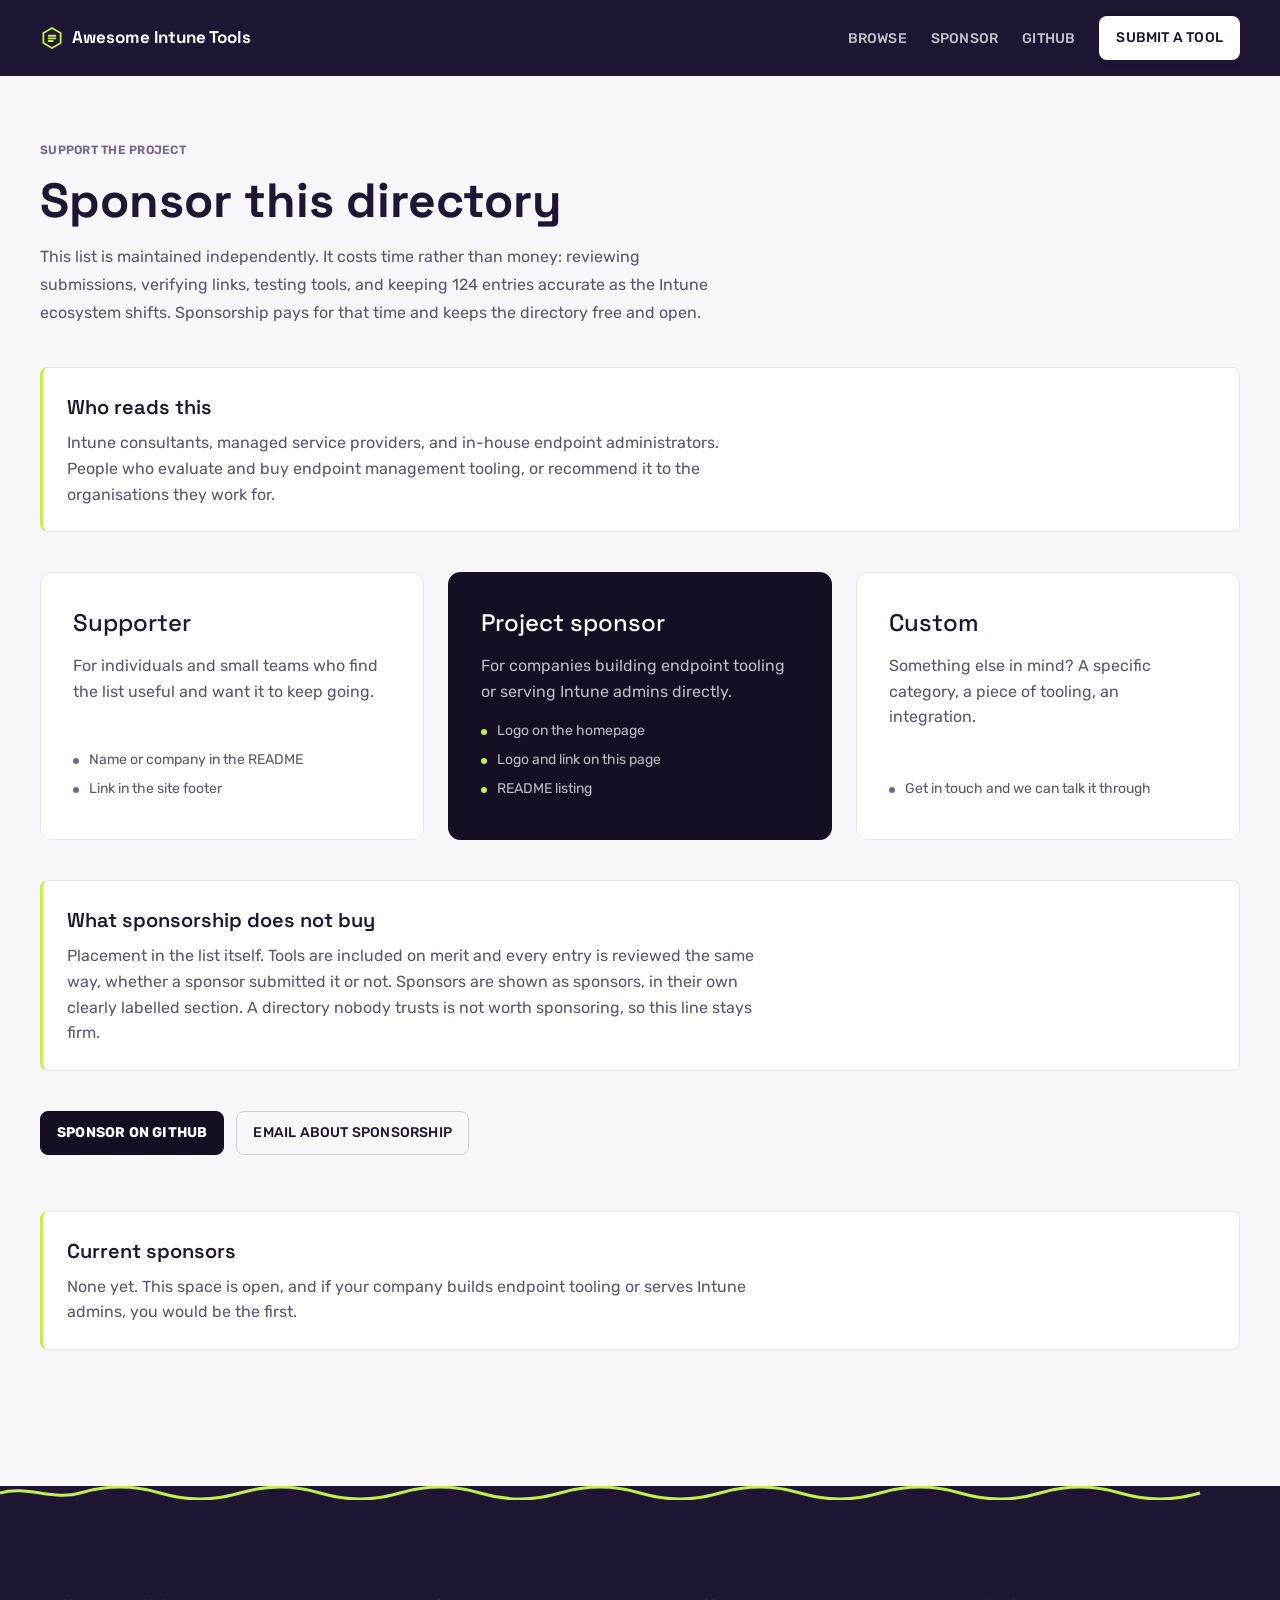
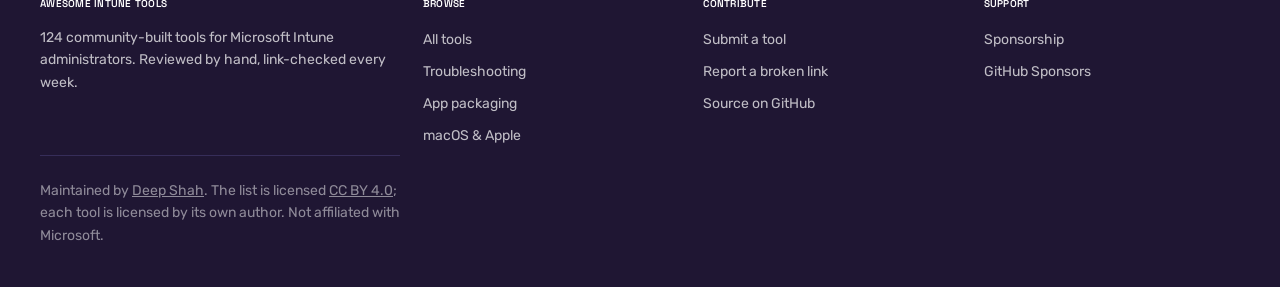
==== docs/sponsor.html @ b5ac6e21 "Rebuild site and README from tools.json" ====
<!DOCTYPE html>
<html lang="en">
<head>
<meta charset="utf-8">
<meta name="viewport" content="width=device-width, initial-scale=1">
<title>Sponsorship — Awesome Intune Tools</title>
<meta name="description" content="Support an independent, vendor-neutral directory of Microsoft Intune tools used by consultants, MSPs and in-house endpoint teams.">
<link rel="canonical" href="https://deepshah0308.github.io/awesome-intunetools/sponsor.html">
<meta name="robots" content="index, follow, max-image-preview:large, max-snippet:-1">
<meta name="author" content="Deep Shah">
<meta property="og:type" content="website">
<meta property="og:site_name" content="Awesome Intune Tools">
<meta property="og:title" content="Sponsorship — Awesome Intune Tools">
<meta property="og:description" content="Support an independent, vendor-neutral directory of Microsoft Intune tools used by consultants, MSPs and in-house endpoint teams.">
<meta property="og:url" content="https://deepshah0308.github.io/awesome-intunetools/sponsor.html">
<meta property="og:image" content="https://deepshah0308.github.io/awesome-intunetools/og-image.svg">
<meta name="twitter:card" content="summary_large_image">
<meta name="twitter:title" content="Sponsorship — Awesome Intune Tools">
<meta name="twitter:description" content="Support an independent, vendor-neutral directory of Microsoft Intune tools used by consultants, MSPs and in-house endpoint teams.">
<meta name="twitter:image" content="https://deepshah0308.github.io/awesome-intunetools/og-image.svg">
<meta name="theme-color" content="#1F1633">
<link rel="icon" href="favicon.svg" type="image/svg+xml">
<link rel="preconnect" href="https://fonts.googleapis.com">
<link rel="preconnect" href="https://fonts.gstatic.com" crossorigin>
<link href="https://fonts.googleapis.com/css2?family=Rubik:wght@400;500;600;700&family=Space+Grotesk:wght@500;600;700&display=swap" rel="stylesheet">
<link rel="stylesheet" href="style.css">

</head>
<body>
<header class="top">
  <div class="wrap top-in">
    <a class="mark" href="index.html"><svg viewBox="0 0 32 32" fill="none" aria-hidden="true" focusable="false"><path d="M16 2.6 27.5 9.3v13.4L16 29.4 4.5 22.7V9.3z" stroke="currentColor" stroke-width="2.4" stroke-linejoin="round"/><path d="M11.5 13h9M11.5 16.5h9M11.5 20h5.5" stroke="currentColor" stroke-width="2.4" stroke-linecap="round"/></svg><span>Awesome Intune Tools</span></a>
    <nav class="top-links" aria-label="Main">
      <a href="index.html#directory">Browse</a>
      <a href="sponsor.html">Sponsor</a>
      <a href="https://github.com/Deepshah0308/awesome-intunetools" rel="noopener">GitHub</a>
      <a href="submit.html" class="btn btn-inverted">Submit a tool</a>
    </nav>
  </div>
</header>
<main class="page">
  <div class="wrap">
    <div class="page-head">
      <p class="eyebrow">Support the project</p>
      <h1>Sponsor this directory</h1>
      <p class="intro">This list is maintained independently. It costs time rather than money: reviewing
      submissions, verifying links, testing tools, and keeping 124 entries accurate as the Intune
      ecosystem shifts. Sponsorship pays for that time and keeps the directory free and open.</p>
    </div>

    <div class="callout">
      <h2>Who reads this</h2>
      <p>Intune consultants, managed service providers, and in-house endpoint administrators. People who
      evaluate and buy endpoint management tooling, or recommend it to the organisations they work for.</p>
    </div>

    <div class="tiers">
      <div class="tier">
        <h3>Supporter</h3>
        <p>For individuals and small teams who find the list useful and want it to keep going.</p>
        <ul>
          <li>Name or company in the README</li>
          <li>Link in the site footer</li>
        </ul>
      </div>
      <div class="tier tier-featured">
        <h3>Project sponsor</h3>
        <p>For companies building endpoint tooling or serving Intune admins directly.</p>
        <ul>
          <li>Logo on the homepage</li>
          <li>Logo and link on this page</li>
          <li>README listing</li>
        </ul>
      </div>
      <div class="tier">
        <h3>Custom</h3>
        <p>Something else in mind? A specific category, a piece of tooling, an integration.</p>
        <ul>
          <li>Get in touch and we can talk it through</li>
        </ul>
      </div>
    </div>

    <div class="callout">
      <h2>What sponsorship does not buy</h2>
      <p>Placement in the list itself. Tools are included on merit and every entry is reviewed the same
      way, whether a sponsor submitted it or not. Sponsors are shown as sponsors, in their own clearly
      labelled section. A directory nobody trusts is not worth sponsoring, so this line stays firm.</p>
    </div>

    <div class="band-actions" style="margin-top:40px">
      <a class="btn btn-primary" href="https://github.com/sponsors/Deepshah0308" rel="noopener">Sponsor on GitHub</a>
      <a class="btn btn-outline" href="mailto:Deep030899@gmail.com?subject=Sponsoring%20Awesome%20Intune%20Tools">Email about sponsorship</a>
    </div>

    <div class="callout" style="margin-top:56px">
      <h2>Current sponsors</h2>
      <p>None yet. This space is open, and if your company builds endpoint tooling or serves Intune
      admins, you would be the first.</p>
    </div>
  </div>
</main>
<div class="squiggle"><svg viewBox="0 0 1200 14" preserveAspectRatio="none" aria-hidden="true"><path d="M0 7c25-8 50 8 75 0s50-8 75 0 50 8 75 0 50-8 75 0 50 8 75 0 50-8 75 0 50 8 75 0 50-8 75 0 50 8 75 0 50-8 75 0 50 8 75 0 50-8 75 0 50 8 75 0 50-8 75 0 50 8 75 0" stroke="currentColor" stroke-width="3" fill="none"/></svg></div>
<footer class="foot">
  <div class="wrap">
    <div class="foot-grid">
      <div>
        <h3>Awesome Intune Tools</h3>
        <p>124 community-built tools for Microsoft Intune administrators. Reviewed by hand, link-checked every week.</p>
      </div>
      <div>
        <h3>Browse</h3>
        <ul>
          <li><a href="index.html#directory">All tools</a></li>
          <li><a href="index.html#troubleshooting">Troubleshooting</a></li>
          <li><a href="index.html#packaging">App packaging</a></li>
          <li><a href="index.html#apple">macOS &amp; Apple</a></li>
        </ul>
      </div>
      <div>
        <h3>Contribute</h3>
        <ul>
          <li><a href="submit.html">Submit a tool</a></li>
          <li><a href="https://github.com/Deepshah0308/awesome-intunetools/issues" rel="noopener">Report a broken link</a></li>
          <li><a href="https://github.com/Deepshah0308/awesome-intunetools" rel="noopener">Source on GitHub</a></li>
        </ul>
      </div>
      <div>
        <h3>Support</h3>
        <ul>
          <li><a href="sponsor.html">Sponsorship</a></li>
          <li><a href="https://github.com/sponsors/Deepshah0308" rel="noopener">GitHub Sponsors</a></li>
        </ul>
      </div>
    </div>
    <p class="foot-base">Maintained by <a href="https://github.com/Deepshah0308" rel="noopener">Deep Shah</a>.
    The list is licensed <a href="http://creativecommons.org/licenses/by/4.0/" rel="noopener license">CC BY 4.0</a>;
    each tool is licensed by its own author. Not affiliated with Microsoft.</p>
  </div>
</footer>
</body>
</html>
---- docs/style.css ----
/* Awesome Intune Tools — token system
   Two-polarity canvas: violet midnight for hero/CTA bands, white for the
   dense directory and transactional pages. Lime is scarce by design. */

:root {
  /* brand & accent */
  --primary: #150f23;
  --ink-deep: #1f1633;
  --lime: #c2ef4e;
  --pink: #fa7faa;
  --violet: #6a5fc1;
  --violet-deep: #422082;
  --violet-mid: #79628c;

  /* surface */
  --canvas-dark: #1f1633;
  --night: #150f23;
  --canvas-light: #ffffff;
  --press-light: #f0f0f0;
  --hairline-violet: #362d59;
  --hairline-cool: #cfcfdb;
  --hairline-cloud: #e5e7eb;
  --paper: #f7f7fa;

  /* text */
  --on-primary: #ffffff;
  --ink: #1f1633;
  --ink-press: #1a1a1a;
  --on-dark-muted: rgba(255, 255, 255, 0.72);
  --on-dark-faint: rgba(255, 255, 255, 0.18);
  --ink-muted: #5b5470;

  /* spacing */
  --xxs: 2px; --xs: 4px; --sm: 8px; --md: 12px;
  --lg: 16px; --xl: 24px; --xxl: 32px; --section: 96px;

  /* radius */
  --r-xs: 4px; --r-sm: 6px; --r-md: 8px;
  --r-lg: 10px; --r-xl: 12px; --r-xxl: 18px; --r-full: 9999px;
}

*, *::before, *::after { box-sizing: border-box; }
html { -webkit-text-size-adjust: 100%; scroll-behavior: smooth; }

body {
  margin: 0;
  background: var(--canvas-light);
  color: var(--ink);
  font-family: Rubik, -apple-system, system-ui, "Segoe UI", Helvetica, Arial, sans-serif;
  font-size: 16px;
  font-weight: 500;
  line-height: 1.5;
  -webkit-font-smoothing: antialiased;
}

h1, h2, h3, .display {
  font-family: "Space Grotesk", Rubik, system-ui, sans-serif;
  margin: 0;
}

a { color: var(--violet); }

.wrap { width: min(1200px, 100% - 3rem); margin-inline: auto; }
.sr {
  position: absolute; width: 1px; height: 1px; padding: 0; margin: -1px;
  overflow: hidden; clip: rect(0 0 0 0); white-space: nowrap; border: 0;
}
.skip { position: absolute; left: -9999px; background: #fff; color: var(--ink); padding: var(--md) var(--lg); z-index: 60; }
.skip:focus { left: var(--lg); top: var(--lg); }
:focus-visible { outline: 3px solid rgba(59, 130, 246, 0.5); outline-offset: 2px; }

/* ---------------- typography roles ---------------- */
.eyebrow {
  font-size: 12px; font-weight: 600; line-height: 1.8;
  letter-spacing: 0.25px; text-transform: uppercase;
  color: var(--violet-mid); margin: 0 0 var(--md);
}
.eyebrow-dark { color: rgba(255, 255, 255, 0.55); }

/* ---------------- buttons ---------------- */
.btn {
  display: inline-flex; align-items: center; justify-content: center;
  font-family: Rubik, sans-serif;
  font-size: 14px; font-weight: 700; line-height: 1.14;
  letter-spacing: 0.2px; text-transform: uppercase;
  padding: var(--md) var(--lg); border-radius: var(--r-md);
  text-decoration: none; border: 1px solid transparent; cursor: pointer;
  min-height: 44px;
}
.btn-primary { background: var(--primary); color: var(--on-primary); border-color: var(--primary); }
.btn-primary:active { background: #efefef; color: var(--ink-press); }
.btn-inverted { background: var(--on-primary); color: var(--ink-deep); box-shadow: rgba(0, 0, 0, 0.08) 0 2px 8px 0; }
.btn-inverted:active { background: var(--press-light); color: var(--ink-press); }
.btn-ghost-dark {
  background: var(--on-dark-faint); color: var(--on-primary);
  border-radius: var(--r-xl); padding: var(--sm) var(--lg);
  font-weight: 500; line-height: 1.29;
}
.btn-outline { background: transparent; color: var(--ink-deep); border-color: var(--hairline-cool); font-weight: 500; }
.btn-outline:hover { border-color: var(--ink-deep); }

/* ---------------- masthead ---------------- */
.top { background: var(--canvas-dark); padding: var(--lg) 0; }
.top-in { display: flex; align-items: center; justify-content: space-between; gap: var(--lg); flex-wrap: wrap; }
.mark {
  display: inline-flex; align-items: center; gap: var(--sm);
  color: #fff; text-decoration: none;
  font-family: "Space Grotesk", sans-serif; font-size: 17px; font-weight: 700;
}
.mark svg { width: 24px; height: 24px; color: var(--lime); flex: none; }
.top-links { display: flex; align-items: center; gap: var(--xl); }
.top-links a {
  color: var(--on-dark-muted); text-decoration: none;
  font-size: 14px; font-weight: 500; letter-spacing: 0.2px; text-transform: uppercase;
}
.top-links a:hover { color: #fff; }
.top-links .btn { color: var(--ink-deep); }

/* ---------------- hero ---------------- */
.hero {
  position: relative; background: var(--canvas-dark); color: #fff;
  padding: 84px 0 var(--section); overflow: hidden;
}
.hero::before {
  content: ""; position: absolute; inset: 0; pointer-events: none;
  background-image:
    radial-gradient(1px 1px at 12% 22%, rgba(255,255,255,.55), transparent),
    radial-gradient(1px 1px at 32% 68%, rgba(255,255,255,.35), transparent),
    radial-gradient(1.5px 1.5px at 55% 18%, rgba(255,255,255,.4), transparent),
    radial-gradient(1px 1px at 74% 52%, rgba(255,255,255,.45), transparent),
    radial-gradient(1px 1px at 88% 30%, rgba(255,255,255,.3), transparent),
    radial-gradient(1px 1px at 22% 88%, rgba(255,255,255,.3), transparent),
    radial-gradient(1.5px 1.5px at 66% 82%, rgba(255,255,255,.28), transparent),
    radial-gradient(1px 1px at 45% 40%, rgba(255,255,255,.25), transparent);
}
.hero > .wrap { position: relative; z-index: 1; }
.hero h1 {
  font-size: clamp(2.4rem, 5.4vw, 4.4rem); font-weight: 700; line-height: 1.08;
  max-width: 15ch; margin-bottom: var(--xl);
}
.chip-lime {
  background: var(--lime); color: var(--ink-deep);
  border-radius: var(--r-xs); padding: 0 var(--md); white-space: nowrap;
  box-decoration-break: clone; -webkit-box-decoration-break: clone;
}
.lede {
  font-size: 16px; font-weight: 400; line-height: 2;
  color: var(--on-dark-muted); max-width: 56ch; margin: 0 0 var(--xxl);
}

.search { max-width: 620px; }
.search-row { display: flex; gap: var(--sm); }
#q {
  flex: 1; min-width: 0;
  padding: var(--md) var(--lg); min-height: 52px;
  font: 500 16px Rubik, sans-serif; color: var(--ink-deep);
  background: #fff; border: 1px solid transparent; border-radius: var(--r-md);
}
#q::placeholder { color: #8b86a0; font-weight: 400; }
#q:focus { outline: none; box-shadow: 0 0 0 3px rgba(194, 239, 78, 0.55); }
.tally {
  margin: var(--md) 0 0; font-size: 14px; font-weight: 400;
  color: var(--on-dark-muted); font-variant-numeric: tabular-nums;
}

.chips { display: flex; flex-wrap: wrap; gap: var(--sm); margin-top: var(--xl); }
.chip {
  font-family: Rubik, sans-serif; font-size: 12px; font-weight: 500;
  letter-spacing: 0.2px; text-transform: uppercase;
  color: var(--on-dark-muted); background: transparent;
  border: 1px solid var(--hairline-violet); border-radius: var(--r-xl);
  padding: var(--sm) var(--lg); cursor: pointer; min-height: 34px;
}
.chip b { font-weight: 500; opacity: .55; margin-left: var(--xs); font-variant-numeric: tabular-nums; }
.chip:hover { border-color: var(--violet-mid); color: #fff; }
.chip.on { background: var(--violet-mid); border-color: var(--violet-mid); color: #fff; }

/* ---------------- directory (light band) ---------------- */
.directory { background: var(--paper); padding: var(--section) 0; }
.layout { display: grid; grid-template-columns: 220px minmax(0, 1fr); gap: 40px; align-items: start; }
.rail { position: sticky; top: var(--xl); }
.rail ul { list-style: none; margin: 0; padding: 0; border-top: 1px solid var(--hairline-cloud); }
.rail li { display: flex; justify-content: space-between; gap: var(--sm); border-bottom: 1px solid var(--hairline-cloud); }
.rail li a { flex: 1; padding: 10px 0; font-size: 14px; color: var(--ink-deep); text-decoration: none; }
.rail li a:hover { color: var(--violet); }
.rail li span { padding: 10px 0; font-size: 12px; color: var(--violet-mid); font-variant-numeric: tabular-nums; }
.rail-note { margin-top: var(--lg); font-size: 12px; font-weight: 400; color: var(--ink-muted); line-height: 1.6; }

.cat { margin-bottom: 64px; scroll-margin-top: var(--xl); }
.cat-head { margin-bottom: var(--xl); }
.cat-head h2 { font-size: 27px; font-weight: 500; line-height: 1.25; }
.cat-head p { margin: var(--sm) 0 0; font-size: 16px; font-weight: 400; color: var(--ink-muted); max-width: 62ch; }

.grid { display: grid; grid-template-columns: repeat(auto-fill, minmax(268px, 1fr)); gap: var(--md); }

.tool {
  background: var(--canvas-light); border: 1px solid var(--hairline-cloud);
  border-radius: var(--r-xl); padding: var(--xl) var(--lg);
  display: flex; flex-direction: column;
}
.tool:hover { border-color: var(--violet-mid); }
.tool h3 { font-size: 18px; font-weight: 600; line-height: 1.25; margin-bottom: var(--xxs); }
.tool h3 a { color: var(--ink-deep); text-decoration: none; }
.tool h3 a:hover { text-decoration: underline; }
.by { margin: 0 0 var(--md); font-size: 14px; font-weight: 400; color: var(--violet-mid); }
.desc { margin: 0 0 var(--lg); font-size: 15px; font-weight: 400; line-height: 1.5; color: var(--ink-muted); flex: 1; }
.meta { margin: 0; display: flex; align-items: center; gap: var(--sm); flex-wrap: wrap; }
.kind {
  font-size: 10px; font-weight: 600; line-height: 1.8; letter-spacing: 0.25px;
  text-transform: uppercase; padding: var(--xxs) var(--sm); border-radius: var(--r-xs);
  background: var(--night); color: #fff;
}
.kind-web { background: var(--violet-deep); }
.kind-guide { background: var(--violet-mid); }
.src { font-size: 12px; font-weight: 400; color: var(--ink-muted); font-family: Monaco, Menlo, "Ubuntu Mono", monospace; }

.empty { padding: 64px 0; font-size: 16px; color: var(--ink-muted); }
.empty button { font: inherit; color: var(--violet); background: none; border: 0; padding: 0; cursor: pointer; text-decoration: underline; }

/* ---------------- dark CTA band ---------------- */
.band-dark { background: var(--canvas-dark); color: #fff; padding: var(--section) 0; }
.band-dark h2 { font-size: clamp(1.9rem, 4vw, 3.1rem); font-weight: 700; line-height: 1.1; max-width: 18ch; }
.band-dark .sub { font-size: 16px; font-weight: 400; line-height: 2; color: var(--on-dark-muted); max-width: 56ch; margin: var(--lg) 0 var(--xxl); }
.band-actions { display: flex; gap: var(--md); flex-wrap: wrap; }

/* ---------------- page shells (light transactional) ---------------- */
.page { background: var(--paper); padding: 64px 0 var(--section); }
.page-head { max-width: 62ch; margin-bottom: 40px; }
.page-head h1 { font-size: clamp(2rem, 4.4vw, 3rem); font-weight: 700; line-height: 1.12; }
.page-head .intro { font-size: 16px; font-weight: 400; line-height: 1.75; color: var(--ink-muted); margin: var(--lg) 0 0; }

.split { display: grid; grid-template-columns: minmax(0, 1.25fr) minmax(0, 1fr); gap: 40px; align-items: start; }

/* ---------------- form ---------------- */
.form-card {
  background: var(--canvas-light); border: 1px solid var(--hairline-cloud);
  border-radius: var(--r-xl); padding: var(--xxl);
  box-shadow: rgba(0,0,0,0.1) 0 10px 15px -3px, rgba(0,0,0,0.1) 0 4px 6px -4px;
}
.fieldset { border: 0; margin: 0 0 var(--xxl); padding: 0; }
.fieldset:last-of-type { margin-bottom: var(--xl); }
.fieldset legend {
  padding: 0; margin-bottom: var(--lg); width: 100%;
  font-size: 10px; font-weight: 600; letter-spacing: 0.25px; text-transform: uppercase;
  color: var(--violet-mid); border-bottom: 1px solid var(--hairline-cloud); padding-bottom: var(--sm);
}
.field { margin-bottom: var(--lg); }
.field:last-child { margin-bottom: 0; }
.field label { display: block; font-size: 16px; font-weight: 500; color: var(--ink-deep); margin-bottom: var(--xs); }
.field .hint { font-size: 14px; font-weight: 400; color: var(--ink-muted); margin: 0 0 var(--sm); }
.field .opt { font-weight: 400; color: var(--violet-mid); font-size: 14px; }
.field input, .field select, .field textarea {
  width: 100%; padding: var(--md); min-height: 44px;
  font: 500 16px Rubik, sans-serif; color: var(--ink-deep);
  background: #fff; border: 1px solid var(--hairline-cool); border-radius: var(--r-sm);
}
.field input::placeholder, .field textarea::placeholder { color: #a19bb0; font-weight: 400; }
.field input:focus, .field select:focus, .field textarea:focus {
  outline: none; border-color: var(--violet);
  box-shadow: rgba(0, 0, 0, 0.15) 0 2px 10px inset;
}
.field textarea { min-height: 104px; resize: vertical; line-height: 1.5; }
.field-invalid input, .field-invalid select, .field-invalid textarea { border-color: #b3261e; }
.err { color: #b3261e; font-size: 14px; font-weight: 400; margin: var(--xs) 0 0; }
.row-2 { display: grid; grid-template-columns: 1fr 1fr; gap: var(--lg); }
.count { font-size: 12px; font-weight: 400; color: var(--ink-muted); text-align: right; margin: var(--xs) 0 0; font-variant-numeric: tabular-nums; }
.form-actions { display: flex; align-items: center; gap: var(--lg); flex-wrap: wrap; padding-top: var(--xl); border-top: 1px solid var(--hairline-cloud); }
.form-actions .note { font-size: 14px; font-weight: 400; color: var(--ink-muted); margin: 0; flex: 1; min-width: 220px; }

/* live preview */
.aside-sticky { position: sticky; top: var(--xl); display: grid; gap: var(--xl); }
.preview-head { display: flex; align-items: baseline; justify-content: space-between; gap: var(--sm); margin-bottom: var(--md); }
.panel { background: var(--canvas-light); border: 1px solid var(--hairline-cloud); border-radius: var(--r-xl); padding: var(--xl); }
.panel h2 { font-size: 20px; font-weight: 600; margin-bottom: var(--md); }
.panel p { font-size: 14px; font-weight: 400; color: var(--ink-muted); margin: 0 0 var(--sm); line-height: 1.6; }
.steps { list-style: none; margin: 0; padding: 0; counter-reset: s; }
.steps li { counter-increment: s; position: relative; padding: 0 0 var(--lg) 34px; font-size: 14px; font-weight: 400; color: var(--ink-muted); line-height: 1.6; }
.steps li:last-child { padding-bottom: 0; }
.steps li::before {
  content: counter(s); position: absolute; left: 0; top: -1px;
  width: 22px; height: 22px; border-radius: var(--r-full);
  background: var(--night); color: var(--lime);
  display: grid; place-items: center; font-size: 11px; font-weight: 600;
}
.steps strong { color: var(--ink-deep); font-weight: 600; }

/* ---------------- sponsor tiers ---------------- */
.tiers { display: grid; grid-template-columns: repeat(auto-fit, minmax(260px, 1fr)); gap: var(--xl); margin: 40px 0; }
.tier { background: #fff; border: 1px solid var(--hairline-cloud); border-radius: var(--r-xl); padding: var(--xxl); display: flex; flex-direction: column; }
.tier h3 { font-size: 24px; font-weight: 500; margin-bottom: var(--md); }
.tier p { font-size: 16px; font-weight: 400; color: var(--ink-muted); line-height: 1.6; margin: 0; flex: 1; }
.tier ul { list-style: none; margin: var(--lg) 0 0; padding: 0; }
.tier li { font-size: 14px; font-weight: 400; color: var(--ink-muted); padding-left: var(--lg); position: relative; margin-bottom: var(--sm); }
.tier li::before { content: ""; position: absolute; left: 0; top: 9px; width: 6px; height: 6px; border-radius: var(--r-full); background: var(--violet-mid); }
.tier-featured { background: var(--night); border-color: var(--night); color: #fff; }
.tier-featured h3 { color: #fff; }
.tier-featured p, .tier-featured li { color: var(--on-dark-muted); }
.tier-featured li::before { background: var(--lime); }

.callout { background: #fff; border: 1px solid var(--hairline-cloud); border-left: 3px solid var(--lime); border-radius: var(--r-md); padding: var(--xl); margin: 40px 0; }
.callout h2 { font-size: 20px; font-weight: 600; margin-bottom: var(--sm); }
.callout p { font-size: 16px; font-weight: 400; color: var(--ink-muted); line-height: 1.6; margin: 0; max-width: 70ch; }

/* ---------------- footer ---------------- */
.squiggle { display: block; width: 100%; height: 14px; color: var(--lime); background: var(--canvas-dark); }
.squiggle svg { display: block; width: 100%; height: 100%; }
.foot { background: var(--canvas-dark); color: var(--on-dark-muted); padding: var(--section) 0 40px; }
.foot-grid { display: grid; grid-template-columns: 1.4fr repeat(3, 1fr); gap: 40px var(--xl); }
.foot h3 { color: #fff; font-size: 10px; font-weight: 600; letter-spacing: 0.25px; text-transform: uppercase; margin-bottom: var(--lg); }
.foot p { font-size: 14px; font-weight: 400; line-height: 1.6; margin: 0; max-width: 40ch; }
.foot ul { list-style: none; margin: 0; padding: 0; }
.foot li { margin-bottom: var(--sm); }
.foot a { color: var(--on-dark-muted); text-decoration: none; font-size: 14px; font-weight: 400; }
.foot a:hover { color: #fff; text-decoration: underline; }
.foot-base { margin-top: 56px; padding-top: var(--xl); border-top: 1px solid var(--hairline-violet); font-size: 14px; font-weight: 400; color: rgba(255,255,255,0.5); }
.foot-base a { color: rgba(255,255,255,0.5); text-decoration: underline; }

/* ---------------- responsive ---------------- */
@media (max-width: 991px) {
  .layout { grid-template-columns: 1fr; gap: var(--xl); }
  .rail { position: static; }
  .rail ul { display: none; }
  .split { grid-template-columns: 1fr; }
  .aside-sticky { position: static; }
  .foot-grid { grid-template-columns: 1fr 1fr; }
}
@media (max-width: 767px) {
  :root { --section: 56px; }
  .wrap { width: min(1200px, 100% - 2rem); }
  .top-links { gap: var(--lg); }
  .top-links a:not(.btn) { display: none; }
  .hero { padding: 48px 0 56px; }
  .grid { grid-template-columns: 1fr; }
  .row-2 { grid-template-columns: 1fr; }
  .form-card { padding: var(--xl) var(--lg); }
  .foot-grid { grid-template-columns: 1fr; gap: var(--xl); }
}
@media (prefers-reduced-motion: reduce) {
  html { scroll-behavior: auto; }
  * { animation: none !important; transition: none !important; }
}
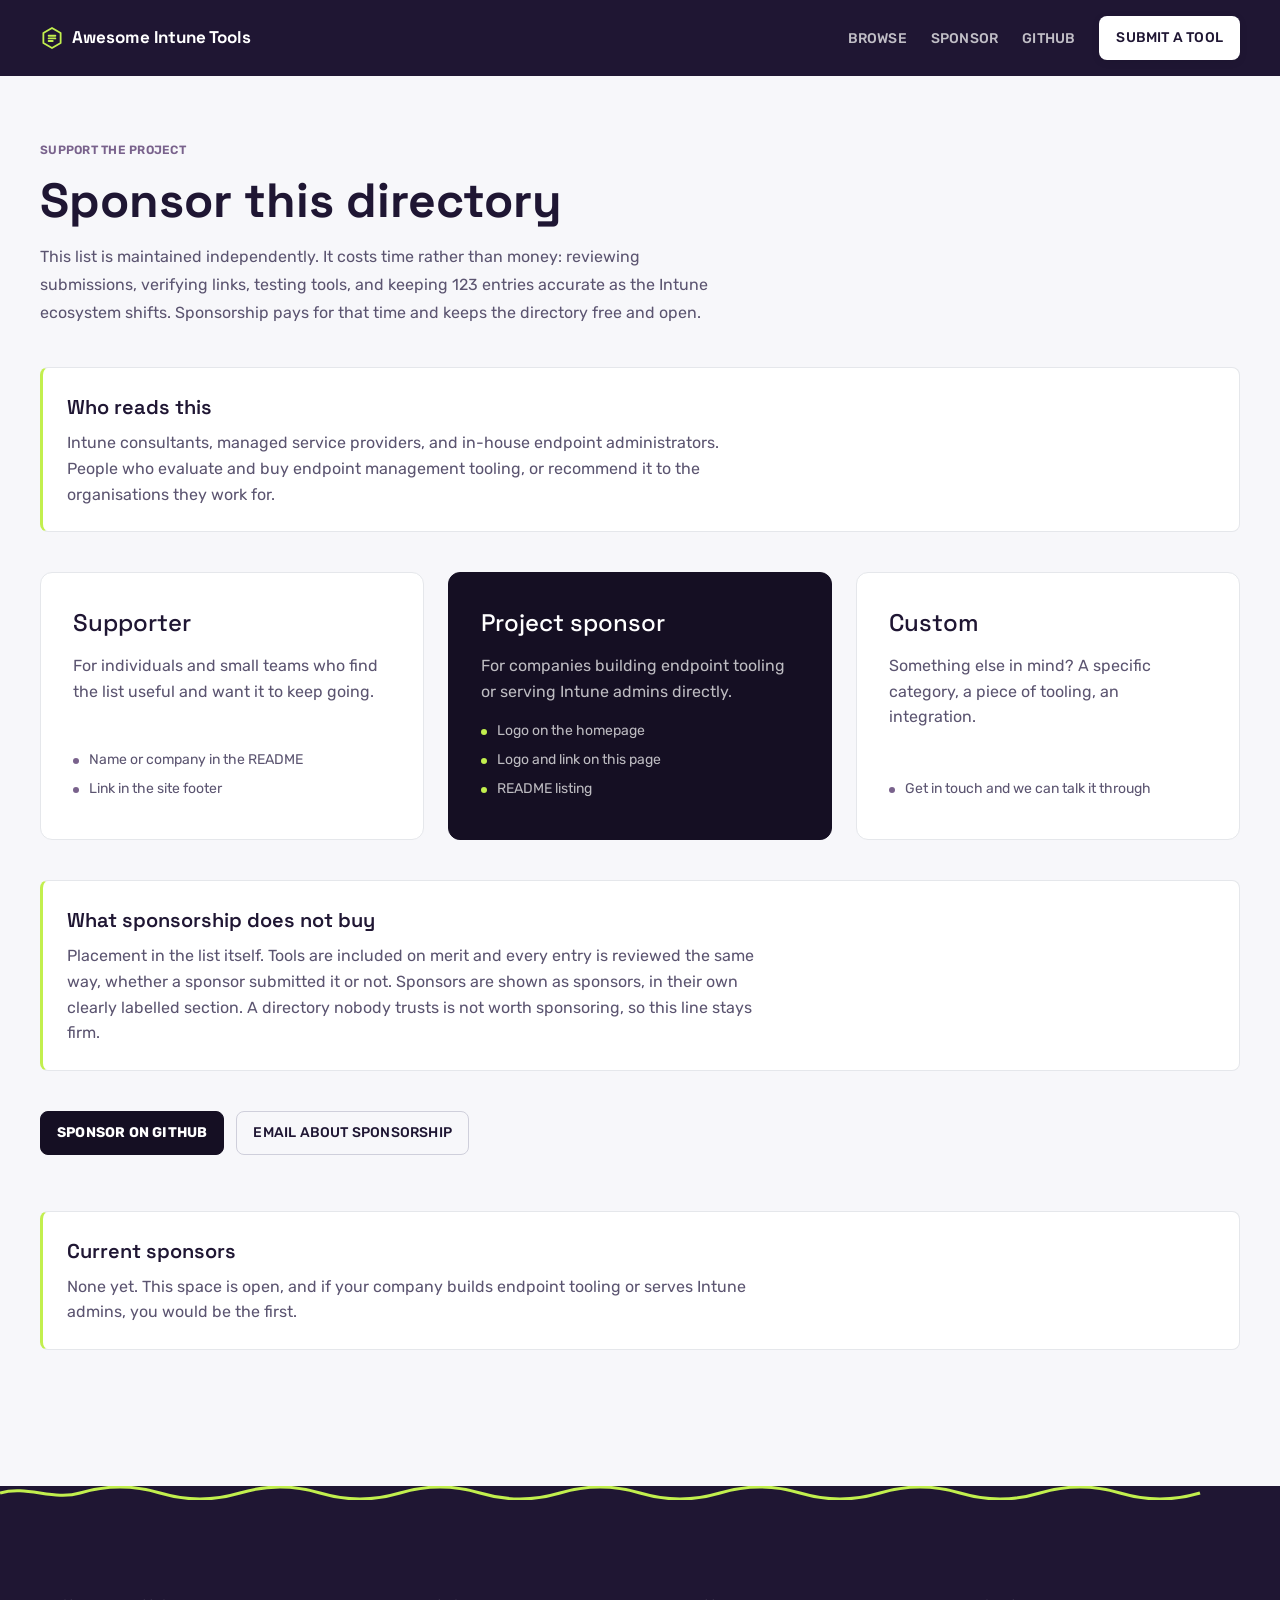
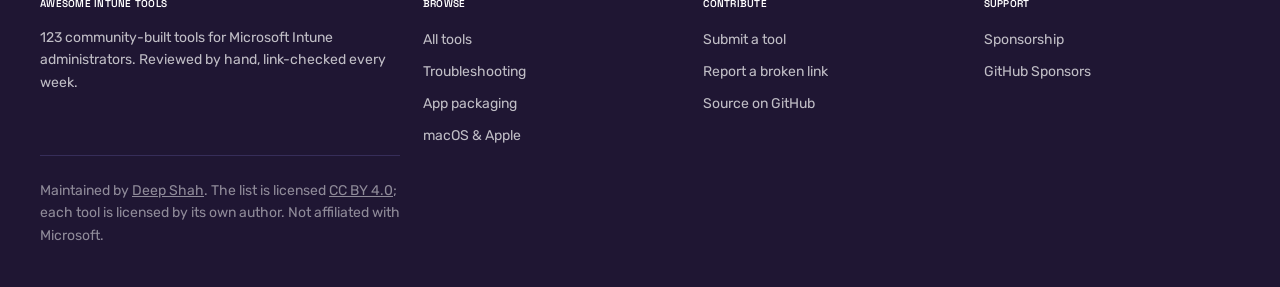
==== commit 701d3c1d: "Rebuild site and README from tools.json" ====
--- a/docs/sponsor.html
+++ b/docs/sponsor.html
@@ -44,7 +44,7 @@
       <p class="eyebrow">Support the project</p>
       <h1>Sponsor this directory</h1>
       <p class="intro">This list is maintained independently. It costs time rather than money: reviewing
-      submissions, verifying links, testing tools, and keeping 124 entries accurate as the Intune
+      submissions, verifying links, testing tools, and keeping 123 entries accurate as the Intune
       ecosystem shifts. Sponsorship pays for that time and keeps the directory free and open.</p>
     </div>
 
@@ -106,7 +106,7 @@
     <div class="foot-grid">
       <div>
         <h3>Awesome Intune Tools</h3>
-        <p>124 community-built tools for Microsoft Intune administrators. Reviewed by hand, link-checked every week.</p>
+        <p>123 community-built tools for Microsoft Intune administrators. Reviewed by hand, link-checked every week.</p>
       </div>
       <div>
         <h3>Browse</h3>
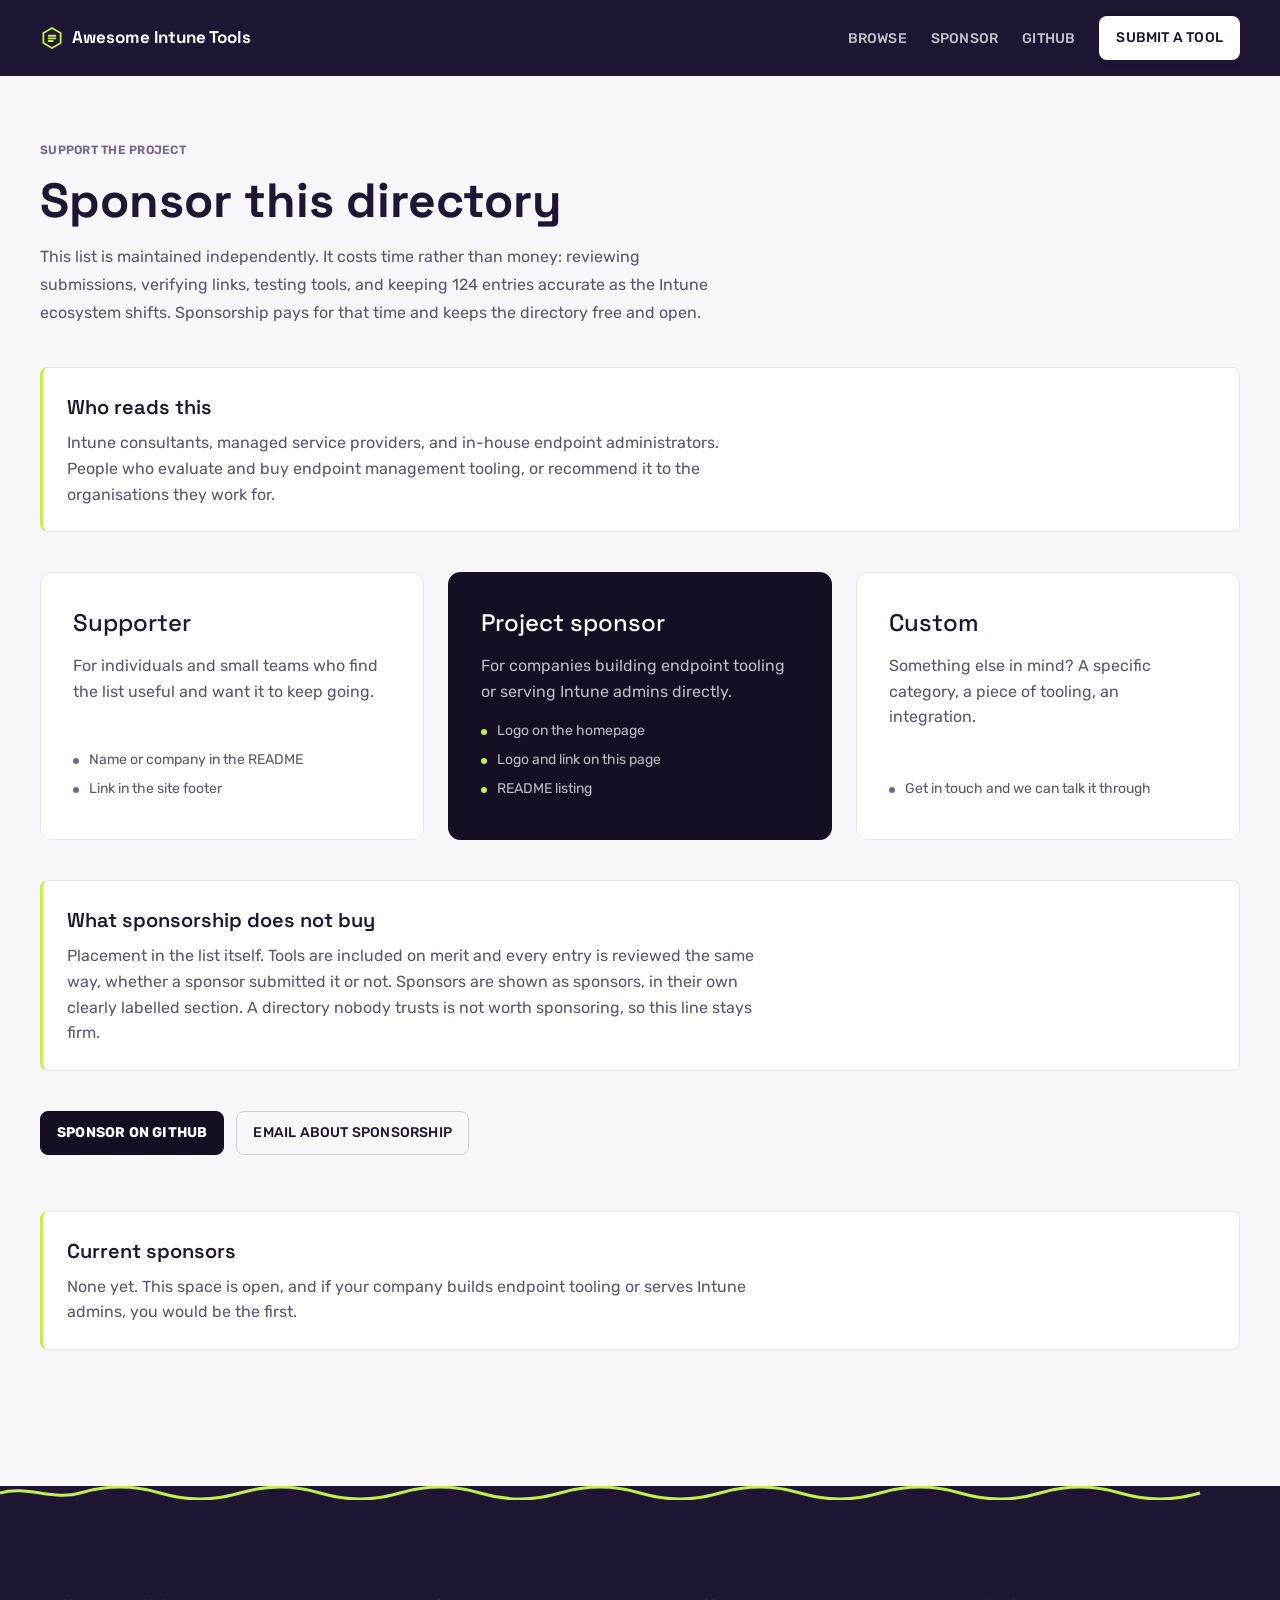
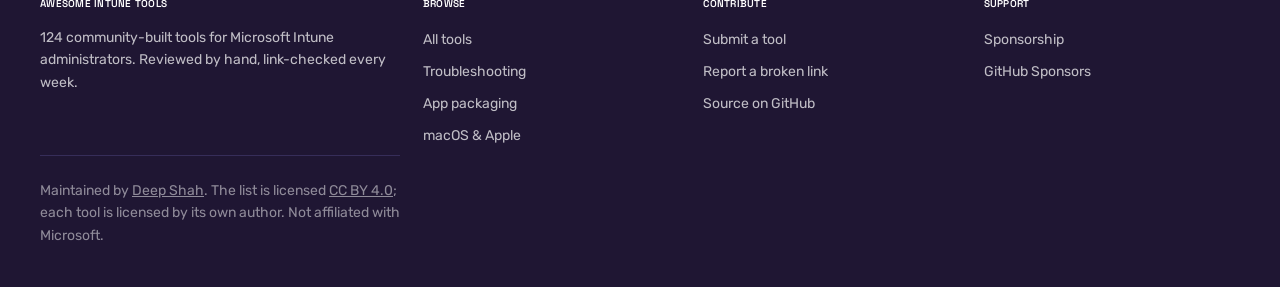
==== commit 8e79d191: "Rebuild site and README from tools.json" ====
--- a/docs/sponsor.html
+++ b/docs/sponsor.html
@@ -44,7 +44,7 @@
       <p class="eyebrow">Support the project</p>
       <h1>Sponsor this directory</h1>
       <p class="intro">This list is maintained independently. It costs time rather than money: reviewing
-      submissions, verifying links, testing tools, and keeping 123 entries accurate as the Intune
+      submissions, verifying links, testing tools, and keeping 124 entries accurate as the Intune
       ecosystem shifts. Sponsorship pays for that time and keeps the directory free and open.</p>
     </div>
 
@@ -106,7 +106,7 @@
     <div class="foot-grid">
       <div>
         <h3>Awesome Intune Tools</h3>
-        <p>123 community-built tools for Microsoft Intune administrators. Reviewed by hand, link-checked every week.</p>
+        <p>124 community-built tools for Microsoft Intune administrators. Reviewed by hand, link-checked every week.</p>
       </div>
       <div>
         <h3>Browse</h3>
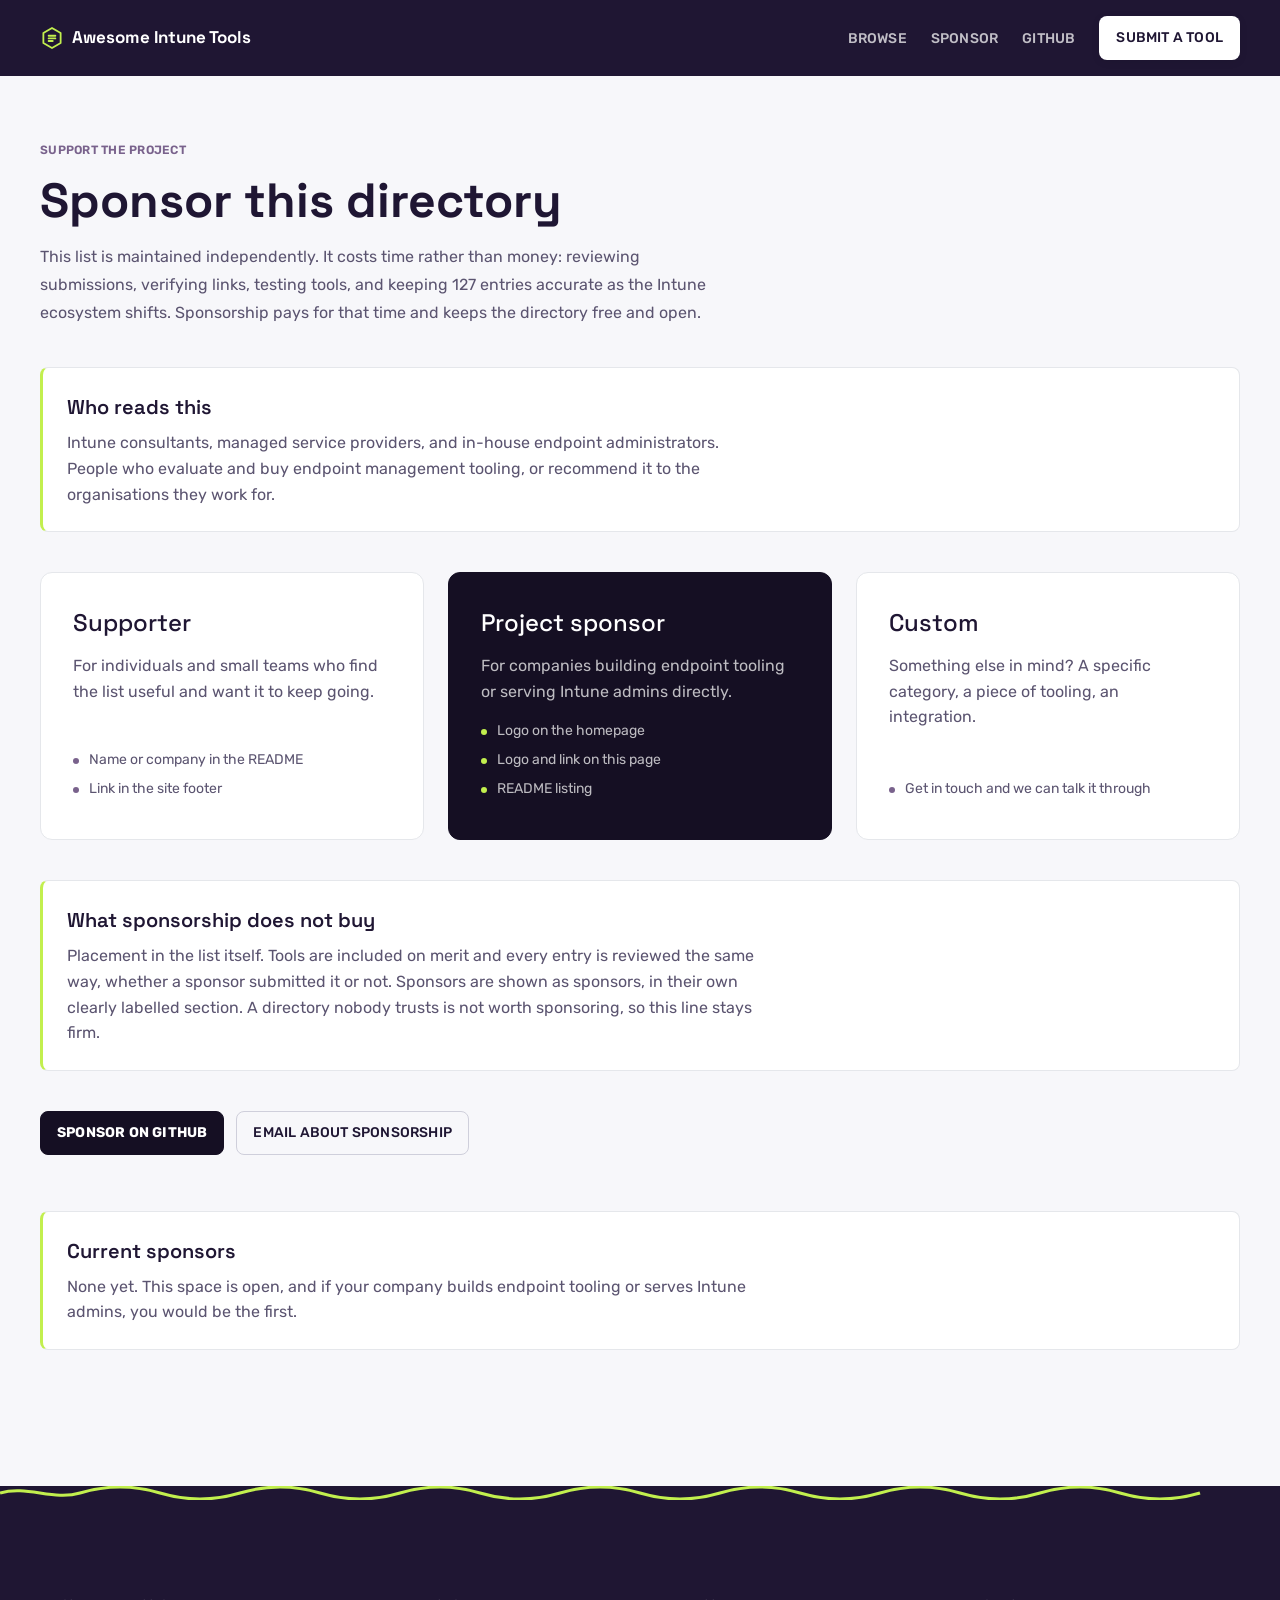
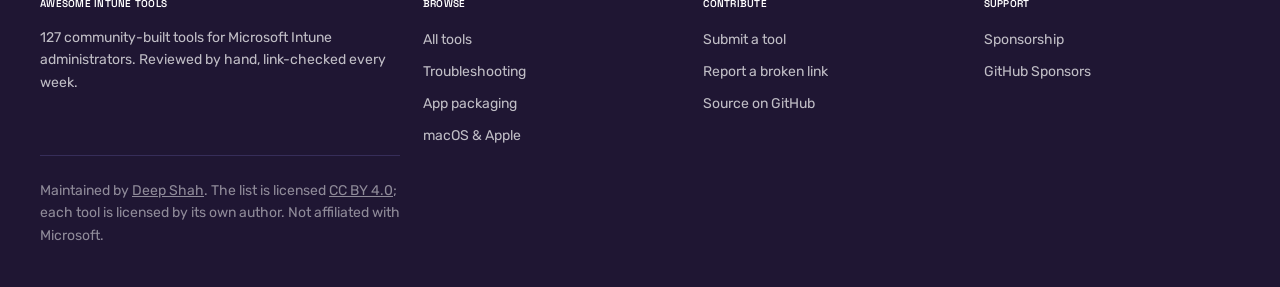
==== commit 3e9b455d: "Rebuild site and README from tools.json" ====
--- a/docs/sponsor.html
+++ b/docs/sponsor.html
@@ -44,7 +44,7 @@
       <p class="eyebrow">Support the project</p>
       <h1>Sponsor this directory</h1>
       <p class="intro">This list is maintained independently. It costs time rather than money: reviewing
-      submissions, verifying links, testing tools, and keeping 124 entries accurate as the Intune
+      submissions, verifying links, testing tools, and keeping 127 entries accurate as the Intune
       ecosystem shifts. Sponsorship pays for that time and keeps the directory free and open.</p>
     </div>
 
@@ -106,7 +106,7 @@
     <div class="foot-grid">
       <div>
         <h3>Awesome Intune Tools</h3>
-        <p>124 community-built tools for Microsoft Intune administrators. Reviewed by hand, link-checked every week.</p>
+        <p>127 community-built tools for Microsoft Intune administrators. Reviewed by hand, link-checked every week.</p>
       </div>
       <div>
         <h3>Browse</h3>
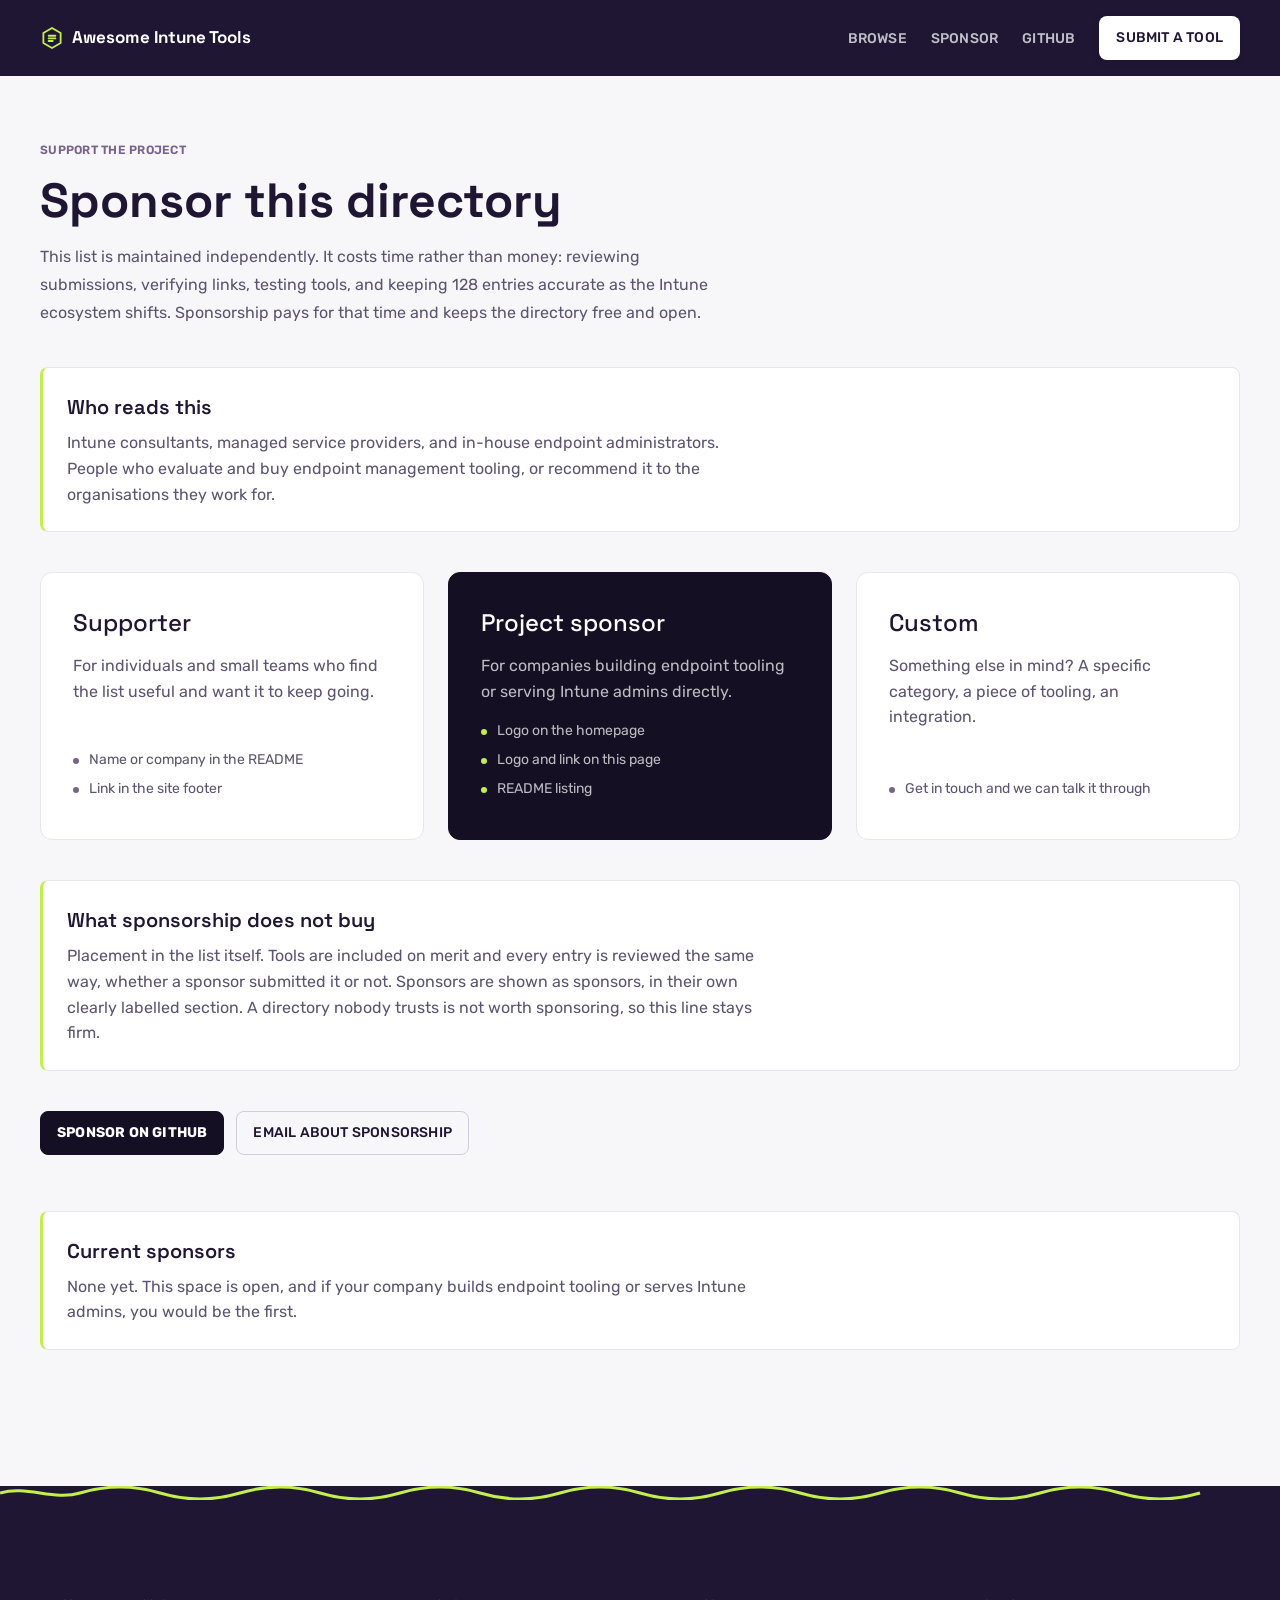
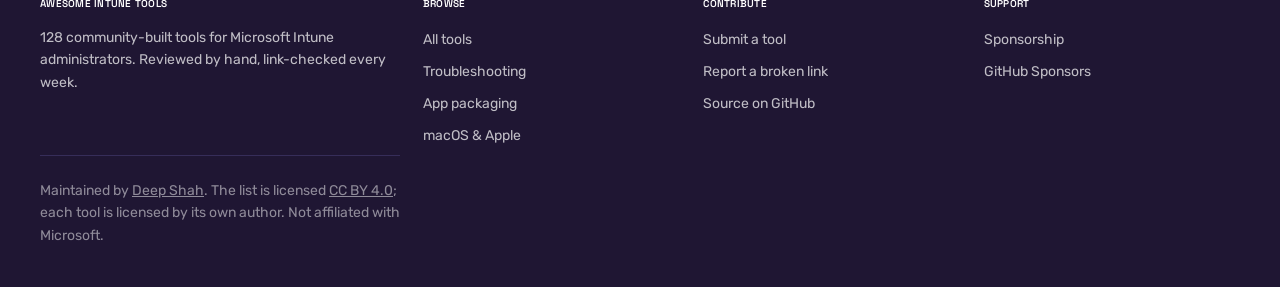
==== commit 4d86a526: "Tool submission: AppUpdateKit (closes #4)" ====
--- a/docs/sponsor.html
+++ b/docs/sponsor.html
@@ -44,7 +44,7 @@
       <p class="eyebrow">Support the project</p>
       <h1>Sponsor this directory</h1>
       <p class="intro">This list is maintained independently. It costs time rather than money: reviewing
-      submissions, verifying links, testing tools, and keeping 127 entries accurate as the Intune
+      submissions, verifying links, testing tools, and keeping 128 entries accurate as the Intune
       ecosystem shifts. Sponsorship pays for that time and keeps the directory free and open.</p>
     </div>
 
@@ -106,7 +106,7 @@
     <div class="foot-grid">
       <div>
         <h3>Awesome Intune Tools</h3>
-        <p>127 community-built tools for Microsoft Intune administrators. Reviewed by hand, link-checked every week.</p>
+        <p>128 community-built tools for Microsoft Intune administrators. Reviewed by hand, link-checked every week.</p>
       </div>
       <div>
         <h3>Browse</h3>
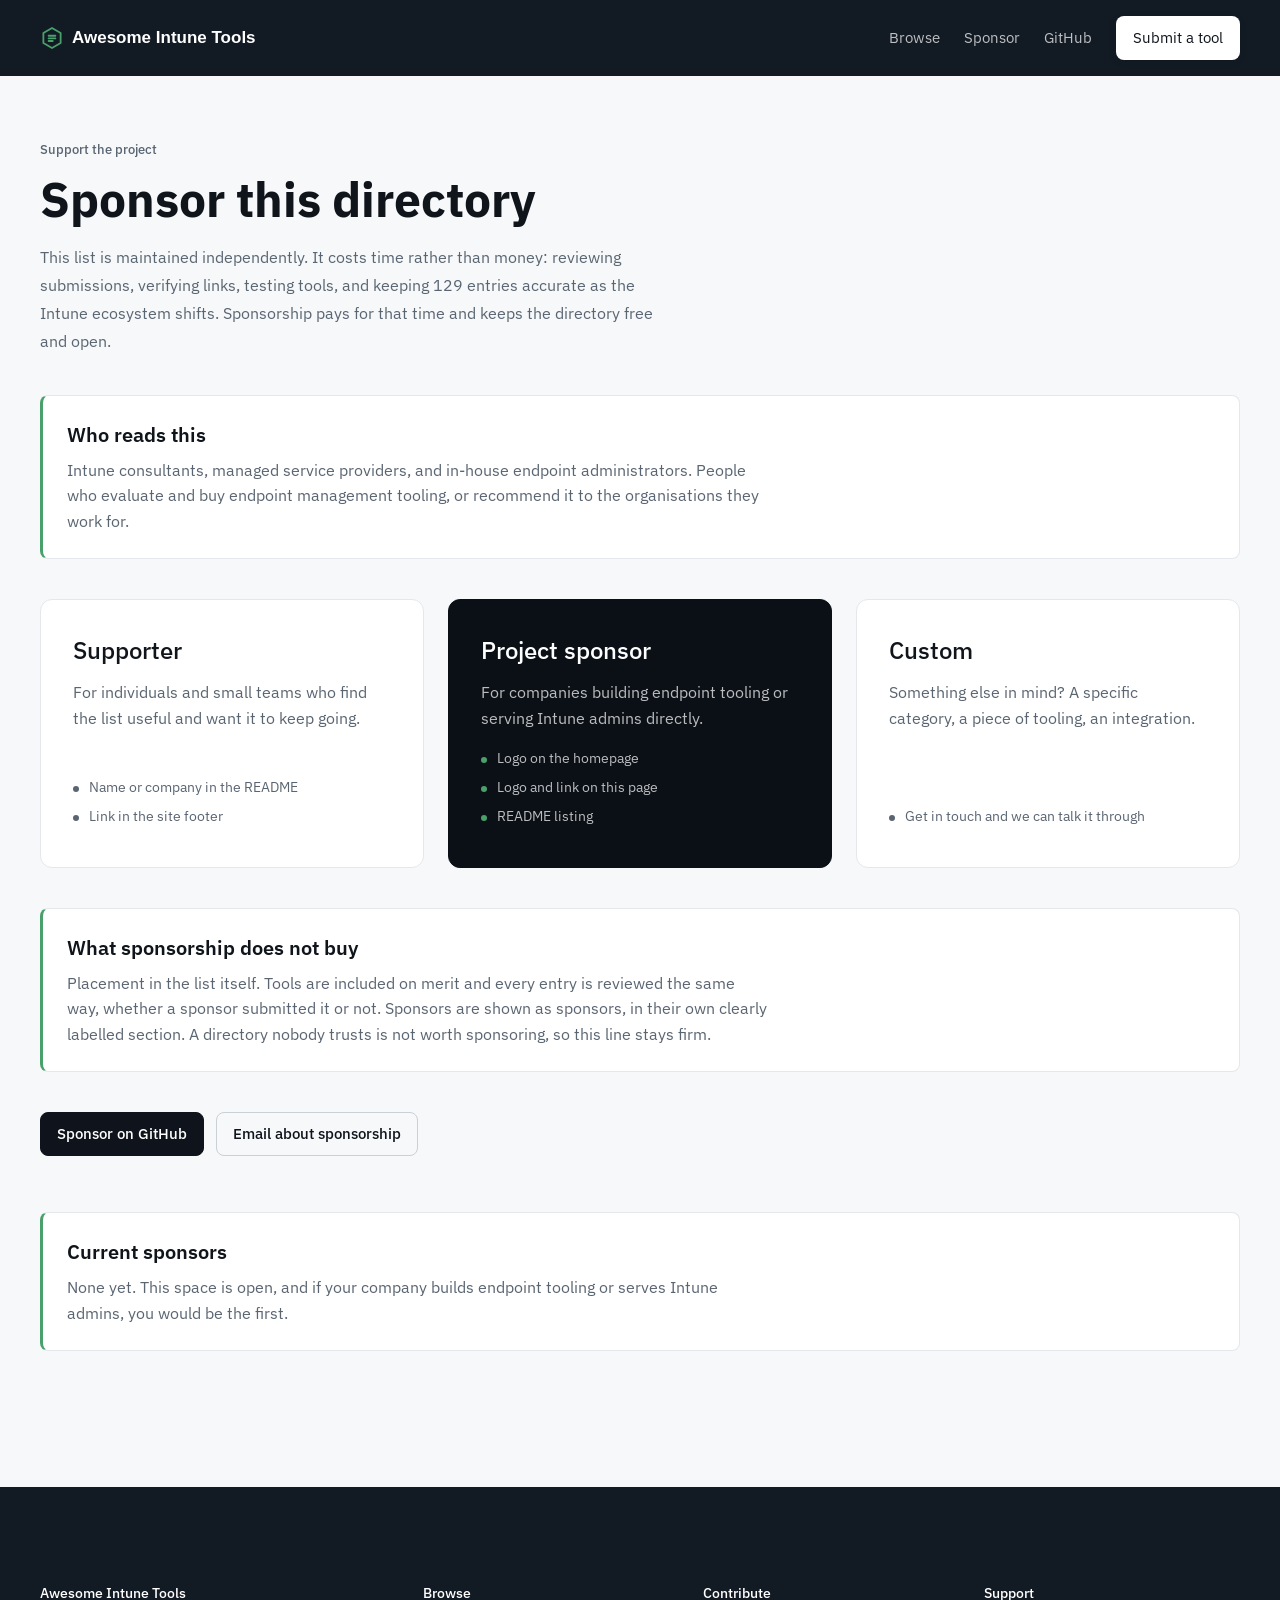
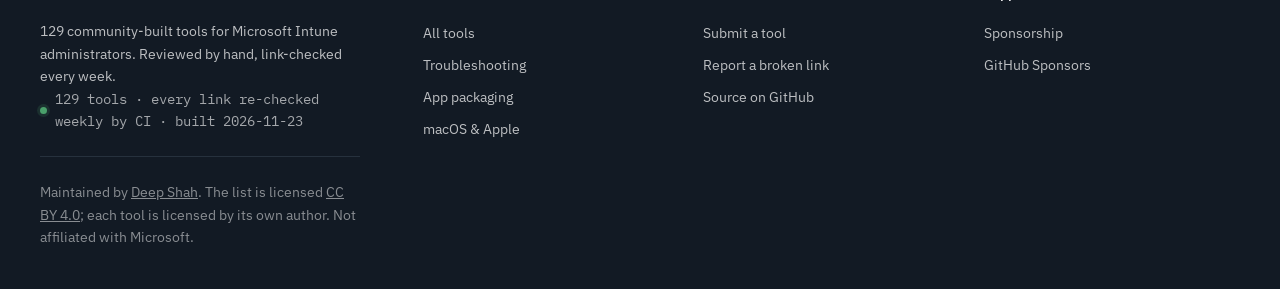
==== commit df1d3d2e: "Re-derive the design from the endpoint-admin world; add Intune Lens The palette, type and signature " ====
--- a/docs/sponsor.html
+++ b/docs/sponsor.html
@@ -22,7 +22,7 @@
 <link rel="icon" href="favicon.svg" type="image/svg+xml">
 <link rel="preconnect" href="https://fonts.googleapis.com">
 <link rel="preconnect" href="https://fonts.gstatic.com" crossorigin>
-<link href="https://fonts.googleapis.com/css2?family=Rubik:wght@400;500;600;700&family=Space+Grotesk:wght@500;600;700&display=swap" rel="stylesheet">
+<link href="https://fonts.googleapis.com/css2?family=IBM+Plex+Mono:wght@400;500&family=IBM+Plex+Sans:wght@400;500;600;700&display=swap" rel="stylesheet">
 <link rel="stylesheet" href="style.css">
 
 </head>
@@ -44,7 +44,7 @@
       <p class="eyebrow">Support the project</p>
       <h1>Sponsor this directory</h1>
       <p class="intro">This list is maintained independently. It costs time rather than money: reviewing
-      submissions, verifying links, testing tools, and keeping 128 entries accurate as the Intune
+      submissions, verifying links, testing tools, and keeping 129 entries accurate as the Intune
       ecosystem shifts. Sponsorship pays for that time and keeps the directory free and open.</p>
     </div>
 
@@ -100,13 +100,13 @@
     </div>
   </div>
 </main>
-<div class="squiggle"><svg viewBox="0 0 1200 14" preserveAspectRatio="none" aria-hidden="true"><path d="M0 7c25-8 50 8 75 0s50-8 75 0 50 8 75 0 50-8 75 0 50 8 75 0 50-8 75 0 50 8 75 0 50-8 75 0 50 8 75 0 50-8 75 0 50 8 75 0 50-8 75 0 50 8 75 0 50-8 75 0 50 8 75 0" stroke="currentColor" stroke-width="3" fill="none"/></svg></div>
 <footer class="foot">
   <div class="wrap">
     <div class="foot-grid">
       <div>
         <h3>Awesome Intune Tools</h3>
-        <p>128 community-built tools for Microsoft Intune administrators. Reviewed by hand, link-checked every week.</p>
+        <p>129 community-built tools for Microsoft Intune administrators. Reviewed by hand, link-checked every week.</p>
+        <p class="verified">129 tools · every link re-checked weekly by CI · built 2026-11-23</p>
       </div>
       <div>
         <h3>Browse</h3>
--- a/docs/style.css
+++ b/docs/style.css
@@ -1,34 +1,33 @@
 /* Awesome Intune Tools — token system
-   Two-polarity canvas: violet midnight for hero/CTA bands, white for the
-   dense directory and transactional pages. Lime is scarce by design. */
+   Derived from the endpoint console: cool slate neutrals carry every
+   surface, and one accent (the green of a passing check) marks the
+   verification signal and nothing else. */
 
 :root {
   /* brand & accent */
-  --primary: #150f23;
-  --ink-deep: #1f1633;
-  --lime: #c2ef4e;
-  --pink: #fa7faa;
-  --violet: #6a5fc1;
-  --violet-deep: #422082;
-  --violet-mid: #79628c;
+  --primary: #0f141c;
+  --ink-deep: #0f141c;
+  --accent: #4aa06b;      /* on dark surfaces and as a fill */
+  --accent-ink: #2f6b48;  /* same accent as text on light */
+  --link: #26598f;
 
   /* surface */
-  --canvas-dark: #1f1633;
-  --night: #150f23;
+  --canvas-dark: #121a24;
+  --night: #0b1017;
   --canvas-light: #ffffff;
-  --press-light: #f0f0f0;
-  --hairline-violet: #362d59;
-  --hairline-cool: #cfcfdb;
-  --hairline-cloud: #e5e7eb;
-  --paper: #f7f7fa;
+  --press-light: #eef1f4;
+  --hairline-dark: #26313d;
+  --hairline-cool: #c9d0d8;
+  --hairline-cloud: #e4e8ec;
+  --paper: #f6f8f9;
 
   /* text */
   --on-primary: #ffffff;
-  --ink: #1f1633;
-  --ink-press: #1a1a1a;
+  --ink: #10151c;
+  --ink-press: #0b1017;
   --on-dark-muted: rgba(255, 255, 255, 0.72);
   --on-dark-faint: rgba(255, 255, 255, 0.18);
-  --ink-muted: #5b5470;
+  --ink-muted: #5a6572;
 
   /* spacing */
   --xxs: 2px; --xs: 4px; --sm: 8px; --md: 12px;
@@ -46,7 +45,7 @@
   margin: 0;
   background: var(--canvas-light);
   color: var(--ink);
-  font-family: Rubik, -apple-system, system-ui, "Segoe UI", Helvetica, Arial, sans-serif;
+  font-family: "IBM Plex Sans", -apple-system, system-ui, "Segoe UI", Helvetica, Arial, sans-serif;
   font-size: 16px;
   font-weight: 500;
   line-height: 1.5;
@@ -54,11 +53,11 @@
 }
 
 h1, h2, h3, .display {
-  font-family: "Space Grotesk", Rubik, system-ui, sans-serif;
+  font-family: "IBM Plex Sans", system-ui, sans-serif;
   margin: 0;
 }
 
-a { color: var(--violet); }
+a { color: var(--link); }
 
 .wrap { width: min(1200px, 100% - 3rem); margin-inline: auto; }
 .sr {
@@ -71,18 +70,16 @@
 
 /* ---------------- typography roles ---------------- */
 .eyebrow {
-  font-size: 12px; font-weight: 600; line-height: 1.8;
-  letter-spacing: 0.25px; text-transform: uppercase;
-  color: var(--violet-mid); margin: 0 0 var(--md);
+  font-size: 13px; font-weight: 500; line-height: 1.6;
+  color: var(--ink-muted); margin: 0 0 var(--md);
 }
 .eyebrow-dark { color: rgba(255, 255, 255, 0.55); }
 
 /* ---------------- buttons ---------------- */
 .btn {
   display: inline-flex; align-items: center; justify-content: center;
-  font-family: Rubik, sans-serif;
-  font-size: 14px; font-weight: 700; line-height: 1.14;
-  letter-spacing: 0.2px; text-transform: uppercase;
+  font-family: "IBM Plex Sans", sans-serif;
+  font-size: 15px; font-weight: 500; line-height: 1.2;
   padding: var(--md) var(--lg); border-radius: var(--r-md);
   text-decoration: none; border: 1px solid transparent; cursor: pointer;
   min-height: 44px;
@@ -107,11 +104,11 @@
   color: #fff; text-decoration: none;
   font-family: "Space Grotesk", sans-serif; font-size: 17px; font-weight: 700;
 }
-.mark svg { width: 24px; height: 24px; color: var(--lime); flex: none; }
+.mark svg { width: 24px; height: 24px; color: var(--accent); flex: none; }
 .top-links { display: flex; align-items: center; gap: var(--xl); }
 .top-links a {
   color: var(--on-dark-muted); text-decoration: none;
-  font-size: 14px; font-weight: 500; letter-spacing: 0.2px; text-transform: uppercase;
+  font-size: 15px; font-weight: 400;
 }
 .top-links a:hover { color: #fff; }
 .top-links .btn { color: var(--ink-deep); }
@@ -123,24 +120,16 @@
 }
 .hero::before {
   content: ""; position: absolute; inset: 0; pointer-events: none;
-  background-image:
-    radial-gradient(1px 1px at 12% 22%, rgba(255,255,255,.55), transparent),
-    radial-gradient(1px 1px at 32% 68%, rgba(255,255,255,.35), transparent),
-    radial-gradient(1.5px 1.5px at 55% 18%, rgba(255,255,255,.4), transparent),
-    radial-gradient(1px 1px at 74% 52%, rgba(255,255,255,.45), transparent),
-    radial-gradient(1px 1px at 88% 30%, rgba(255,255,255,.3), transparent),
-    radial-gradient(1px 1px at 22% 88%, rgba(255,255,255,.3), transparent),
-    radial-gradient(1.5px 1.5px at 66% 82%, rgba(255,255,255,.28), transparent),
-    radial-gradient(1px 1px at 45% 40%, rgba(255,255,255,.25), transparent);
+  background: linear-gradient(180deg, rgba(255,255,255,.028), transparent 55%);
 }
 .hero > .wrap { position: relative; z-index: 1; }
 .hero h1 {
   font-size: clamp(2.4rem, 5.4vw, 4.4rem); font-weight: 700; line-height: 1.08;
   max-width: 15ch; margin-bottom: var(--xl);
 }
-.chip-lime {
-  background: var(--lime); color: var(--ink-deep);
-  border-radius: var(--r-xs); padding: 0 var(--md); white-space: nowrap;
+.chip-accent {
+  color: #fff; white-space: nowrap;
+  border-bottom: 3px solid var(--accent); padding-bottom: 2px;
   box-decoration-break: clone; -webkit-box-decoration-break: clone;
 }
 .lede {
@@ -153,27 +142,26 @@
 #q {
   flex: 1; min-width: 0;
   padding: var(--md) var(--lg); min-height: 52px;
-  font: 500 16px Rubik, sans-serif; color: var(--ink-deep);
+  font: 500 16px "IBM Plex Sans", sans-serif; color: var(--ink-deep);
   background: #fff; border: 1px solid transparent; border-radius: var(--r-md);
 }
-#q::placeholder { color: #8b86a0; font-weight: 400; }
-#q:focus { outline: none; box-shadow: 0 0 0 3px rgba(194, 239, 78, 0.55); }
+#q::placeholder { color: #8b949f; font-weight: 400; }
+#q:focus { outline: none; box-shadow: 0 0 0 3px rgba(74, 160, 107, 0.45); }
 .tally {
   margin: var(--md) 0 0; font-size: 14px; font-weight: 400;
   color: var(--on-dark-muted); font-variant-numeric: tabular-nums;
 }
 
-.chips { display: flex; flex-wrap: wrap; gap: var(--sm); margin-top: var(--xl); }
+.chips { display: flex; flex-wrap: wrap; gap: var(--sm); margin-top: var(--xxl); }
 .chip {
-  font-family: Rubik, sans-serif; font-size: 12px; font-weight: 500;
-  letter-spacing: 0.2px; text-transform: uppercase;
+  font-family: inherit; font-size: 13px; font-weight: 400;
   color: var(--on-dark-muted); background: transparent;
-  border: 1px solid var(--hairline-violet); border-radius: var(--r-xl);
-  padding: var(--sm) var(--lg); cursor: pointer; min-height: 34px;
+  border: 1px solid var(--hairline-dark); border-radius: var(--r-md);
+  padding: 6px var(--md); cursor: pointer; min-height: 32px;
 }
 .chip b { font-weight: 500; opacity: .55; margin-left: var(--xs); font-variant-numeric: tabular-nums; }
-.chip:hover { border-color: var(--violet-mid); color: #fff; }
-.chip.on { background: var(--violet-mid); border-color: var(--violet-mid); color: #fff; }
+.chip:hover { border-color: var(--ink-muted); color: #fff; }
+.chip.on { background: var(--ink-muted); border-color: var(--ink-muted); color: #fff; }
 
 /* ---------------- directory (light band) ---------------- */
 .directory { background: var(--paper); padding: var(--section) 0; }
@@ -182,8 +170,8 @@
 .rail ul { list-style: none; margin: 0; padding: 0; border-top: 1px solid var(--hairline-cloud); }
 .rail li { display: flex; justify-content: space-between; gap: var(--sm); border-bottom: 1px solid var(--hairline-cloud); }
 .rail li a { flex: 1; padding: 10px 0; font-size: 14px; color: var(--ink-deep); text-decoration: none; }
-.rail li a:hover { color: var(--violet); }
-.rail li span { padding: 10px 0; font-size: 12px; color: var(--violet-mid); font-variant-numeric: tabular-nums; }
+.rail li a:hover { color: var(--link); }
+.rail li span { padding: 10px 0; font-size: 12px; color: var(--ink-muted); font-variant-numeric: tabular-nums; }
 .rail-note { margin-top: var(--lg); font-size: 12px; font-weight: 400; color: var(--ink-muted); line-height: 1.6; }
 
 .cat { margin-bottom: 64px; scroll-margin-top: var(--xl); }
@@ -197,25 +185,33 @@
   background: var(--canvas-light); border: 1px solid var(--hairline-cloud);
   border-radius: var(--r-xl); padding: var(--xl) var(--lg);
   display: flex; flex-direction: column;
-}
-.tool:hover { border-color: var(--violet-mid); }
-.tool h3 { font-size: 18px; font-weight: 600; line-height: 1.25; margin-bottom: var(--xxs); }
+  transition: border-color .15s ease, transform .15s ease, box-shadow .15s ease;
+}
+.tool:hover, .tool:focus-within {
+  border-color: var(--ink-muted); transform: translateY(-2px);
+  box-shadow: 0 10px 22px -10px rgba(31, 22, 51, .28);
+}
+.tool h3 { font-size: 18px; font-weight: 600; line-height: 1.25; margin-bottom: var(--xxs); overflow-wrap: anywhere; }
 .tool h3 a { color: var(--ink-deep); text-decoration: none; }
 .tool h3 a:hover { text-decoration: underline; }
-.by { margin: 0 0 var(--md); font-size: 14px; font-weight: 400; color: var(--violet-mid); }
+.by { margin: 0 0 var(--md); font-size: 14px; font-weight: 400; color: var(--ink-muted); }
 .desc { margin: 0 0 var(--lg); font-size: 15px; font-weight: 400; line-height: 1.5; color: var(--ink-muted); flex: 1; }
 .meta { margin: 0; display: flex; align-items: center; gap: var(--sm); flex-wrap: wrap; }
 .kind {
-  font-size: 10px; font-weight: 600; line-height: 1.8; letter-spacing: 0.25px;
-  text-transform: uppercase; padding: var(--xxs) var(--sm); border-radius: var(--r-xs);
-  background: var(--night); color: #fff;
-}
-.kind-web { background: var(--violet-deep); }
-.kind-guide { background: var(--violet-mid); }
-.src { font-size: 12px; font-weight: 400; color: var(--ink-muted); font-family: Monaco, Menlo, "Ubuntu Mono", monospace; }
+  display: inline-flex; align-items: center; gap: 6px;
+  font-family: "IBM Plex Mono", ui-monospace, monospace;
+  font-size: 12px; font-weight: 400; color: var(--ink-muted);
+}
+.kind::before {
+  content: ""; width: 6px; height: 6px; border-radius: var(--r-full);
+  background: var(--accent-ink); flex: none;
+}
+.kind-web::before { background: var(--link); }
+.kind-guide::before { background: #97a2ae; }
+.src { overflow-wrap: anywhere; font-size: 12px; font-weight: 400; color: var(--ink-muted); font-family: "IBM Plex Mono", ui-monospace, monospace; }
 
 .empty { padding: 64px 0; font-size: 16px; color: var(--ink-muted); }
-.empty button { font: inherit; color: var(--violet); background: none; border: 0; padding: 0; cursor: pointer; text-decoration: underline; }
+.empty button { font: inherit; color: var(--link); background: none; border: 0; padding: 0; cursor: pointer; text-decoration: underline; }
 
 /* ---------------- dark CTA band ---------------- */
 .band-dark { background: var(--canvas-dark); color: #fff; padding: var(--section) 0; }
@@ -241,22 +237,22 @@
 .fieldset:last-of-type { margin-bottom: var(--xl); }
 .fieldset legend {
   padding: 0; margin-bottom: var(--lg); width: 100%;
-  font-size: 10px; font-weight: 600; letter-spacing: 0.25px; text-transform: uppercase;
-  color: var(--violet-mid); border-bottom: 1px solid var(--hairline-cloud); padding-bottom: var(--sm);
+  font-size: 15px; font-weight: 500;
+  color: var(--ink); border-bottom: 1px solid var(--hairline-cloud); padding-bottom: var(--sm);
 }
 .field { margin-bottom: var(--lg); }
 .field:last-child { margin-bottom: 0; }
 .field label { display: block; font-size: 16px; font-weight: 500; color: var(--ink-deep); margin-bottom: var(--xs); }
 .field .hint { font-size: 14px; font-weight: 400; color: var(--ink-muted); margin: 0 0 var(--sm); }
-.field .opt { font-weight: 400; color: var(--violet-mid); font-size: 14px; }
+.field .opt { font-weight: 400; color: var(--ink-muted); font-size: 14px; }
 .field input, .field select, .field textarea {
   width: 100%; padding: var(--md); min-height: 44px;
-  font: 500 16px Rubik, sans-serif; color: var(--ink-deep);
+  font: 500 16px "IBM Plex Sans", sans-serif; color: var(--ink-deep);
   background: #fff; border: 1px solid var(--hairline-cool); border-radius: var(--r-sm);
 }
 .field input::placeholder, .field textarea::placeholder { color: #a19bb0; font-weight: 400; }
 .field input:focus, .field select:focus, .field textarea:focus {
-  outline: none; border-color: var(--violet);
+  outline: none; border-color: var(--link);
   box-shadow: rgba(0, 0, 0, 0.15) 0 2px 10px inset;
 }
 .field textarea { min-height: 104px; resize: vertical; line-height: 1.5; }
@@ -279,7 +275,7 @@
 .steps li::before {
   content: counter(s); position: absolute; left: 0; top: -1px;
   width: 22px; height: 22px; border-radius: var(--r-full);
-  background: var(--night); color: var(--lime);
+  background: var(--night); color: var(--accent);
   display: grid; place-items: center; font-size: 11px; font-weight: 600;
 }
 .steps strong { color: var(--ink-deep); font-weight: 600; }
@@ -291,36 +287,34 @@
 .tier p { font-size: 16px; font-weight: 400; color: var(--ink-muted); line-height: 1.6; margin: 0; flex: 1; }
 .tier ul { list-style: none; margin: var(--lg) 0 0; padding: 0; }
 .tier li { font-size: 14px; font-weight: 400; color: var(--ink-muted); padding-left: var(--lg); position: relative; margin-bottom: var(--sm); }
-.tier li::before { content: ""; position: absolute; left: 0; top: 9px; width: 6px; height: 6px; border-radius: var(--r-full); background: var(--violet-mid); }
+.tier li::before { content: ""; position: absolute; left: 0; top: 9px; width: 6px; height: 6px; border-radius: var(--r-full); background: var(--ink-muted); }
 .tier-featured { background: var(--night); border-color: var(--night); color: #fff; }
 .tier-featured h3 { color: #fff; }
 .tier-featured p, .tier-featured li { color: var(--on-dark-muted); }
-.tier-featured li::before { background: var(--lime); }
-
-.callout { background: #fff; border: 1px solid var(--hairline-cloud); border-left: 3px solid var(--lime); border-radius: var(--r-md); padding: var(--xl); margin: 40px 0; }
+.tier-featured li::before { background: var(--accent); }
+
+.callout { background: #fff; border: 1px solid var(--hairline-cloud); border-left: 3px solid var(--accent); border-radius: var(--r-md); padding: var(--xl); margin: 40px 0; }
 .callout h2 { font-size: 20px; font-weight: 600; margin-bottom: var(--sm); }
 .callout p { font-size: 16px; font-weight: 400; color: var(--ink-muted); line-height: 1.6; margin: 0; max-width: 70ch; }
 
 /* ---------------- footer ---------------- */
-.squiggle { display: block; width: 100%; height: 14px; color: var(--lime); background: var(--canvas-dark); }
-.squiggle svg { display: block; width: 100%; height: 100%; }
 .foot { background: var(--canvas-dark); color: var(--on-dark-muted); padding: var(--section) 0 40px; }
 .foot-grid { display: grid; grid-template-columns: 1.4fr repeat(3, 1fr); gap: 40px var(--xl); }
-.foot h3 { color: #fff; font-size: 10px; font-weight: 600; letter-spacing: 0.25px; text-transform: uppercase; margin-bottom: var(--lg); }
+.foot h3 { color: #fff; font-size: 14px; font-weight: 500; margin-bottom: var(--lg); }
 .foot p { font-size: 14px; font-weight: 400; line-height: 1.6; margin: 0; max-width: 40ch; }
 .foot ul { list-style: none; margin: 0; padding: 0; }
 .foot li { margin-bottom: var(--sm); }
 .foot a { color: var(--on-dark-muted); text-decoration: none; font-size: 14px; font-weight: 400; }
 .foot a:hover { color: #fff; text-decoration: underline; }
-.foot-base { margin-top: 56px; padding-top: var(--xl); border-top: 1px solid var(--hairline-violet); font-size: 14px; font-weight: 400; color: rgba(255,255,255,0.5); }
+.foot-base { margin-top: 56px; padding-top: var(--xl); border-top: 1px solid var(--hairline-dark); font-size: 14px; font-weight: 400; color: rgba(255,255,255,0.5); }
 .foot-base a { color: rgba(255,255,255,0.5); text-decoration: underline; }
 
 /* ---------------- responsive ---------------- */
 @media (max-width: 991px) {
-  .layout { grid-template-columns: 1fr; gap: var(--xl); }
+  .layout { grid-template-columns: minmax(0, 1fr); gap: var(--xl); }
   .rail { position: static; }
-  .rail ul { display: none; }
-  .split { grid-template-columns: 1fr; }
+  .rail ul, .rail .eyebrow { display: none; }
+  .split { grid-template-columns: minmax(0, 1fr); }
   .aside-sticky { position: static; }
   .foot-grid { grid-template-columns: 1fr 1fr; }
 }
@@ -330,7 +324,7 @@
   .top-links { gap: var(--lg); }
   .top-links a:not(.btn) { display: none; }
   .hero { padding: 48px 0 56px; }
-  .grid { grid-template-columns: 1fr; }
+  .grid { grid-template-columns: minmax(0, 1fr); }
   .row-2 { grid-template-columns: 1fr; }
   .form-card { padding: var(--xl) var(--lg); }
   .foot-grid { grid-template-columns: 1fr; gap: var(--xl); }
@@ -339,3 +333,99 @@
   html { scroll-behavior: auto; }
   * { animation: none !important; transition: none !important; }
 }
+
+/* ---------------- hero stack ---------------- */
+.hero-grid {
+  display: grid;
+  grid-template-columns: minmax(0, 1fr) minmax(0, 400px);
+  gap: 56px;
+  align-items: start;
+}
+.hero-copy { min-width: 0; }
+.hero-visual { min-width: 0; }
+
+/* ---------------- the moment: tools per category ---------------- */
+.dist {
+  margin: 0;
+  background: rgba(255, 255, 255, .035);
+  border: 1px solid var(--hairline-dark);
+  border-radius: var(--r-xl);
+  padding: var(--xl);
+}
+.dist figcaption {
+  font-size: 13px; color: rgba(255, 255, 255, .62);
+  margin-bottom: var(--xl);
+}
+.dist ul { list-style: none; margin: 0; padding: 0; display: grid; gap: 12px; }
+.dist li {
+  display: grid; grid-template-columns: 116px minmax(0, 1fr) 24px;
+  align-items: center; gap: var(--md);
+}
+.dist-label {
+  font-size: 13px; color: rgba(255, 255, 255, .74); text-decoration: none;
+  white-space: nowrap; overflow: hidden; text-overflow: ellipsis;
+}
+.dist-bar { height: 6px; border-radius: 3px; background: rgba(255, 255, 255, .08); }
+.dist-bar i { display: block; height: 100%; border-radius: 3px; background: rgba(255, 255, 255, .28); }
+/* the largest category is the one thing the chart is pointing at */
+.dist li:first-child .dist-bar i { background: var(--accent); }
+.dist-n {
+  font-family: "IBM Plex Mono", ui-monospace, monospace;
+  font-size: 12px; color: rgba(255, 255, 255, .62);
+  text-align: right; font-variant-numeric: tabular-nums;
+}
+
+/* ---------------- the signature: the weekly check ---------------- */
+.verified {
+  display: inline-flex; align-items: center; gap: var(--sm);
+  margin: var(--xl) 0 0;
+  font-family: "IBM Plex Mono", ui-monospace, monospace;
+  font-size: 12px; color: rgba(255, 255, 255, .62);
+}
+.verified::before {
+  content: ""; width: 7px; height: 7px; border-radius: var(--r-full);
+  background: var(--accent); box-shadow: 0 0 0 3px rgba(74, 160, 107, .16);
+  flex: none;
+}
+.foot .verified { margin: 0 0 var(--xl); }
+
+/* ---------------- CTA band: copy left, the checks right ---------------- */
+.band-grid {
+  display: grid; grid-template-columns: minmax(0, 1fr) minmax(0, 420px);
+  gap: 56px; align-items: start;
+}
+.band-dark .band-grid h2 { max-width: 16ch; }
+.checks { list-style: none; margin: 0; padding: 0; display: grid; gap: var(--xl); }
+.checks li {
+  display: grid; grid-template-columns: 26px minmax(0, 1fr); gap: var(--md);
+  font-size: 15px; font-weight: 400; line-height: 1.6; color: var(--on-dark-muted);
+}
+.checks .n {
+  font-family: "IBM Plex Mono", ui-monospace, monospace;
+  font-size: 12px; color: var(--accent); padding-top: 4px;
+}
+.checks strong { display: block; color: #fff; font-weight: 500; }
+
+@media (max-width: 991px) {
+  .hero-grid { grid-template-columns: minmax(0, 1fr); gap: 40px; }
+  .band-grid { grid-template-columns: minmax(0, 1fr); gap: 40px; }
+}
+@media (max-width: 767px) {
+  .dist li { grid-template-columns: 96px minmax(0, 1fr) 24px; }
+}
+
+/* one swipeable row beats fourteen stacked chips on a phone */
+@media (max-width: 767px) {
+  .chips {
+    flex-wrap: nowrap;
+    overflow-x: auto;
+    scrollbar-width: none;
+    padding-bottom: var(--xs);
+  }
+  .chips::-webkit-scrollbar { display: none; }
+  .chip { flex: 0 0 auto; }
+  /* keep the nav usable instead of hiding it */
+  .top-links a:not(.btn) { display: inline; font-size: 13px; }
+  .top-in { flex-wrap: wrap; row-gap: var(--md); }
+}
+.dist-label:hover { color: #fff; text-decoration: underline; }
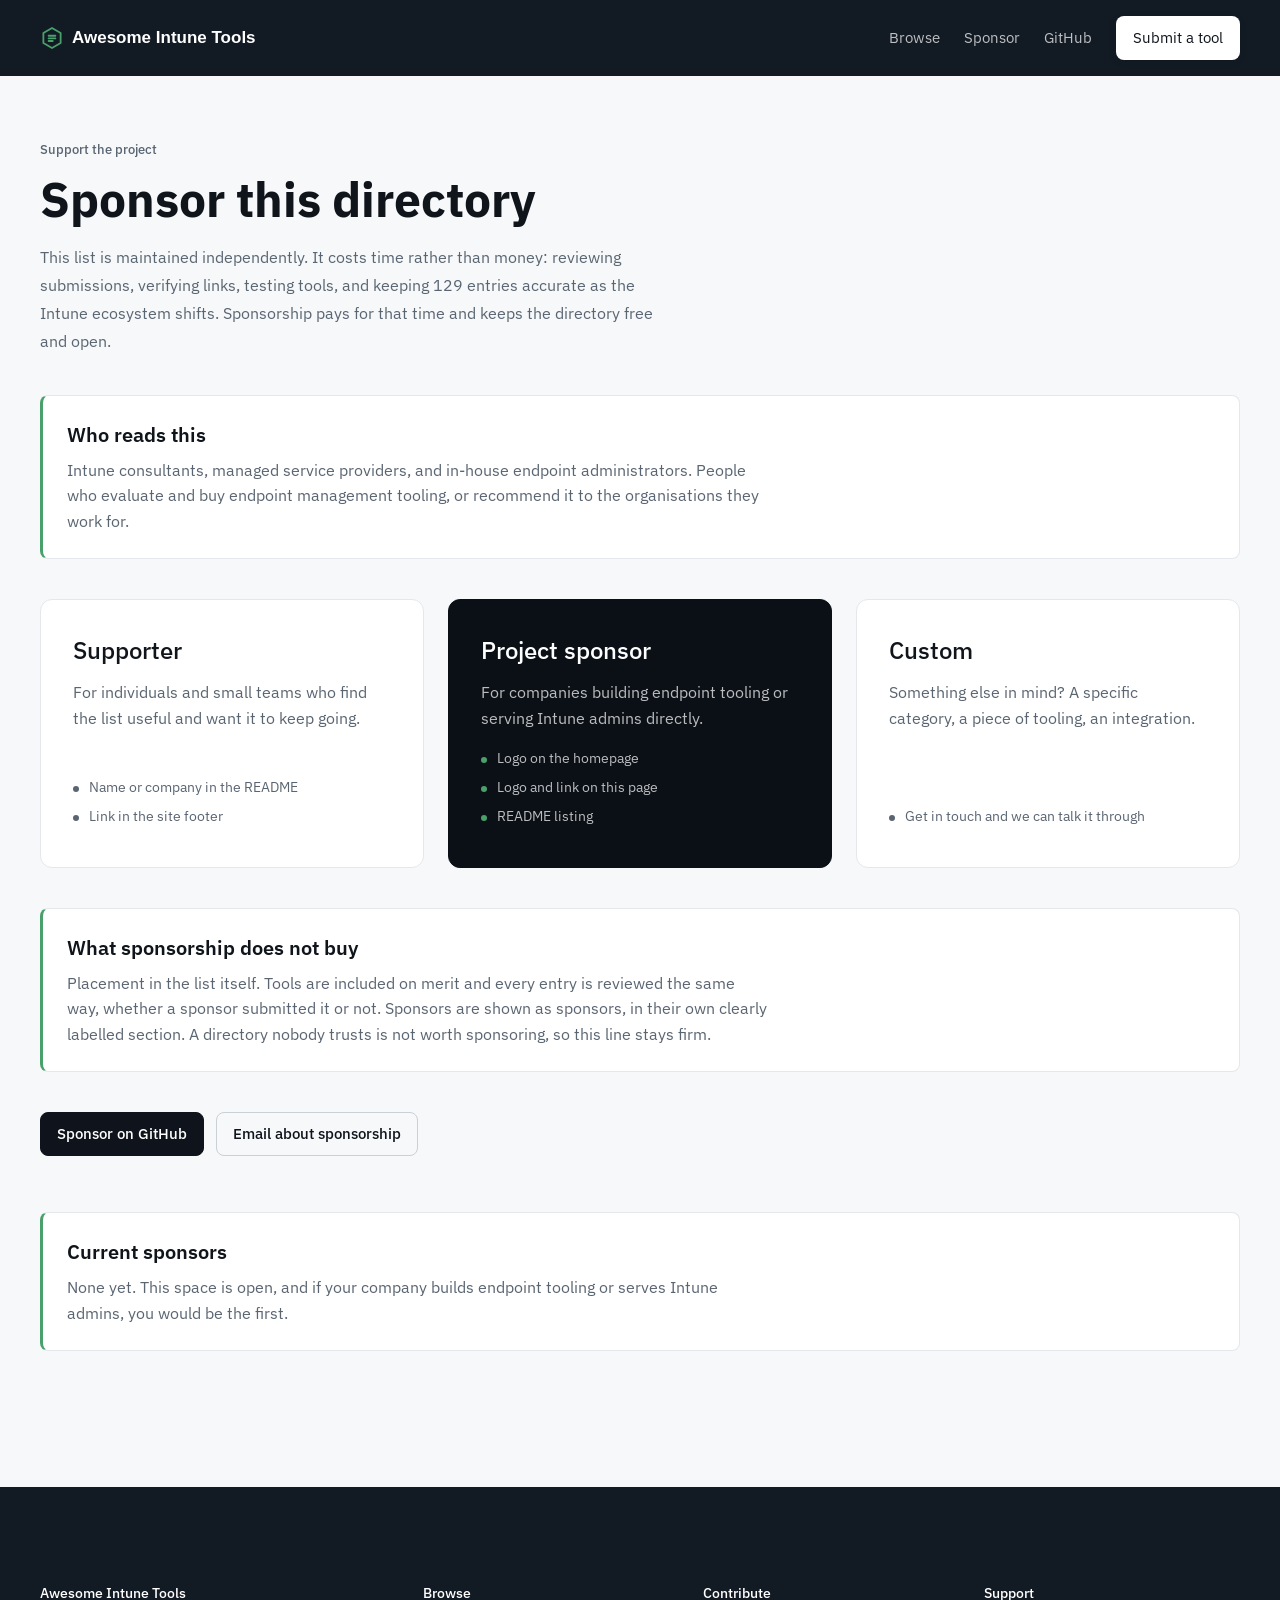
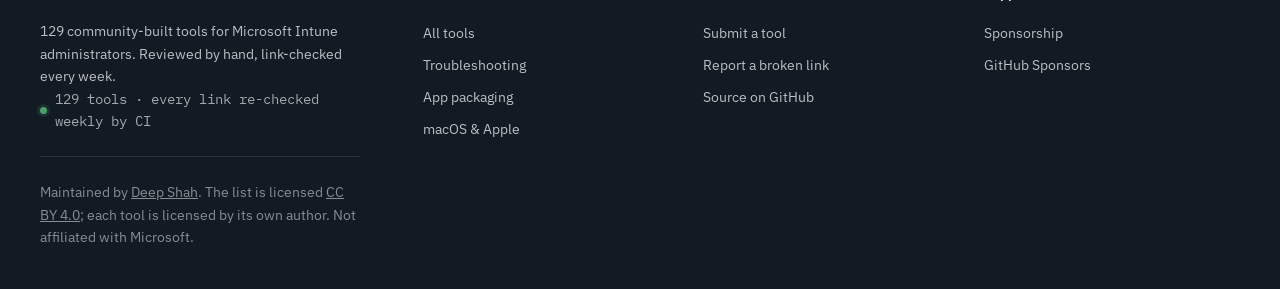
==== commit de66bc17: "Make the verification claim real, and fit the chart labels The status line said "every link re-check" ====
--- a/docs/sponsor.html
+++ b/docs/sponsor.html
@@ -106,7 +106,7 @@
       <div>
         <h3>Awesome Intune Tools</h3>
         <p>129 community-built tools for Microsoft Intune administrators. Reviewed by hand, link-checked every week.</p>
-        <p class="verified">129 tools · every link re-checked weekly by CI · built 2026-11-23</p>
+        <p class="verified">129 tools · every link re-checked weekly by CI</p>
       </div>
       <div>
         <h3>Browse</h3>
--- a/docs/style.css
+++ b/docs/style.css
@@ -337,8 +337,8 @@
 /* ---------------- hero stack ---------------- */
 .hero-grid {
   display: grid;
-  grid-template-columns: minmax(0, 1fr) minmax(0, 400px);
-  gap: 56px;
+  grid-template-columns: minmax(0, 1fr) minmax(0, 460px);
+  gap: 48px;
   align-items: start;
 }
 .hero-copy { min-width: 0; }
@@ -358,7 +358,7 @@
 }
 .dist ul { list-style: none; margin: 0; padding: 0; display: grid; gap: 12px; }
 .dist li {
-  display: grid; grid-template-columns: 116px minmax(0, 1fr) 24px;
+  display: grid; grid-template-columns: 150px minmax(0, 1fr) 24px;
   align-items: center; gap: var(--md);
 }
 .dist-label {
@@ -411,7 +411,7 @@
   .band-grid { grid-template-columns: minmax(0, 1fr); gap: 40px; }
 }
 @media (max-width: 767px) {
-  .dist li { grid-template-columns: 96px minmax(0, 1fr) 24px; }
+  .dist li { grid-template-columns: 112px minmax(0, 1fr) 24px; }
 }
 
 /* one swipeable row beats fourteen stacked chips on a phone */
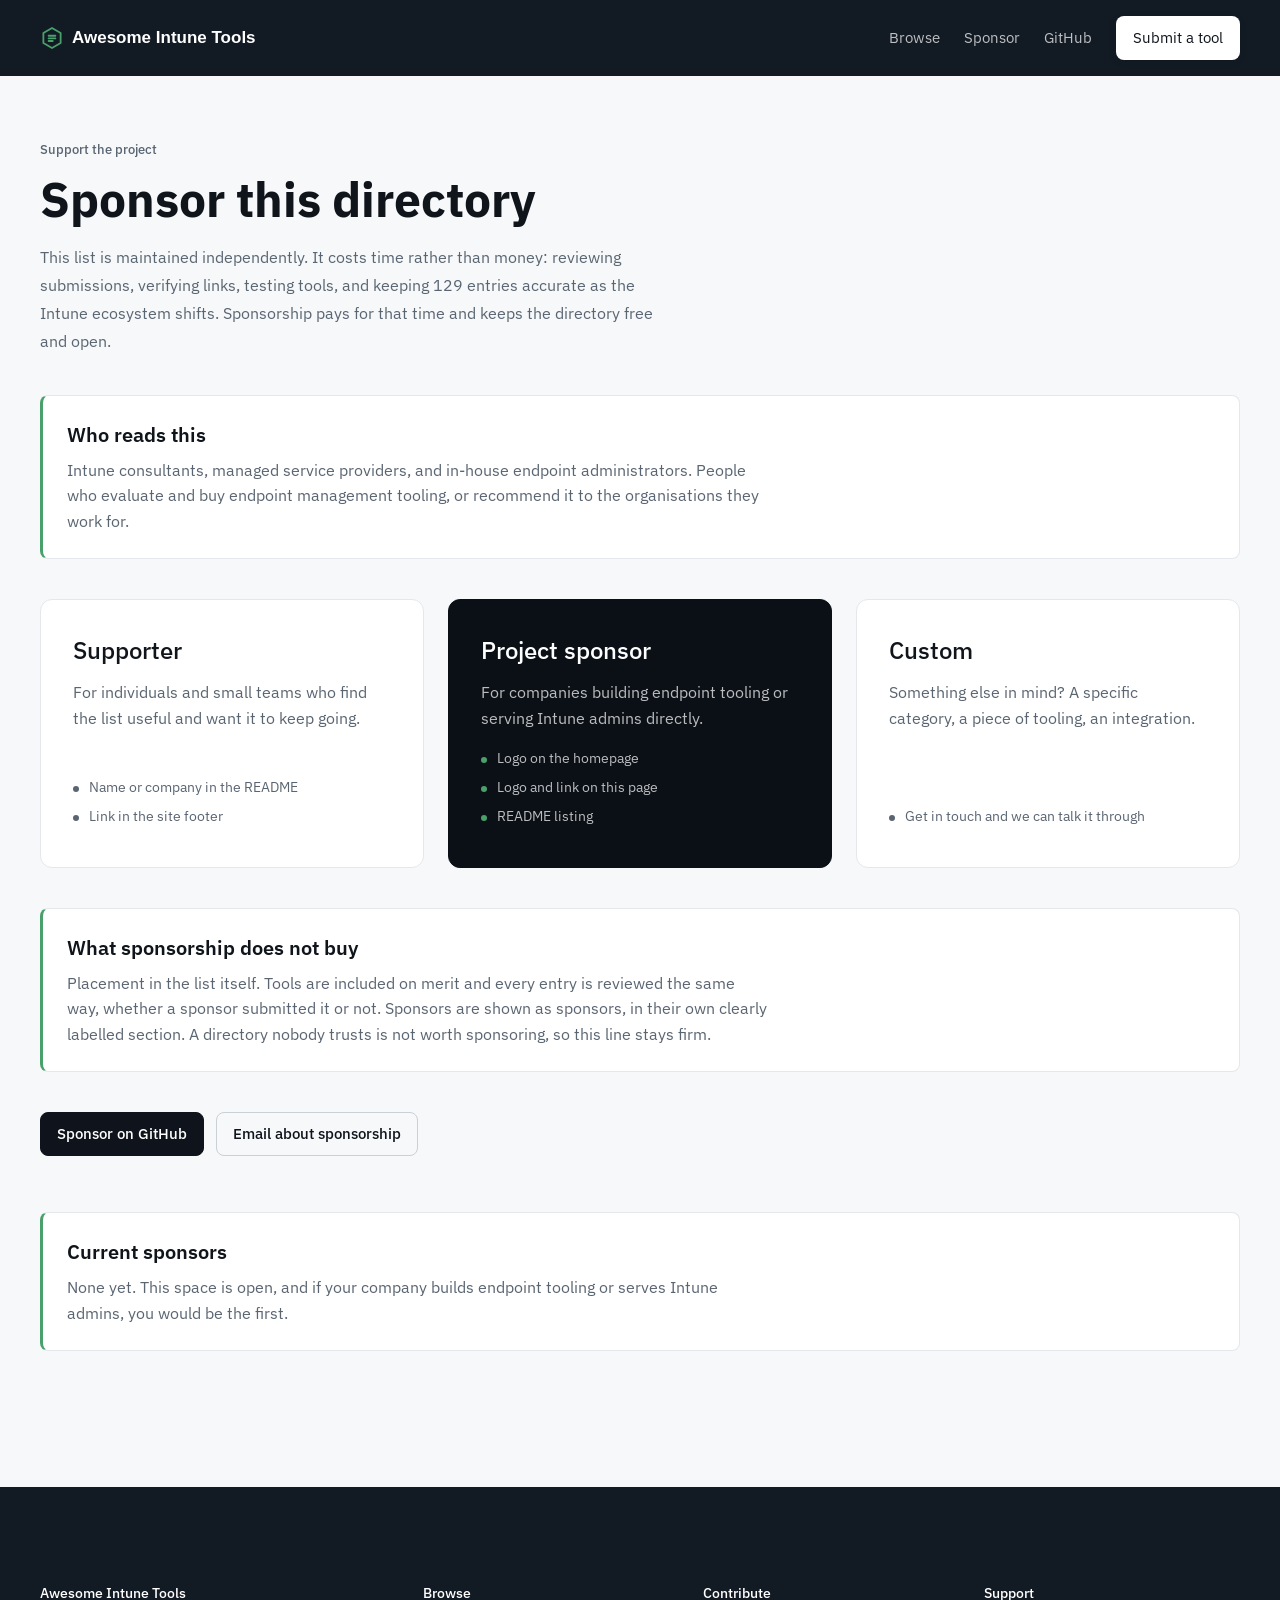
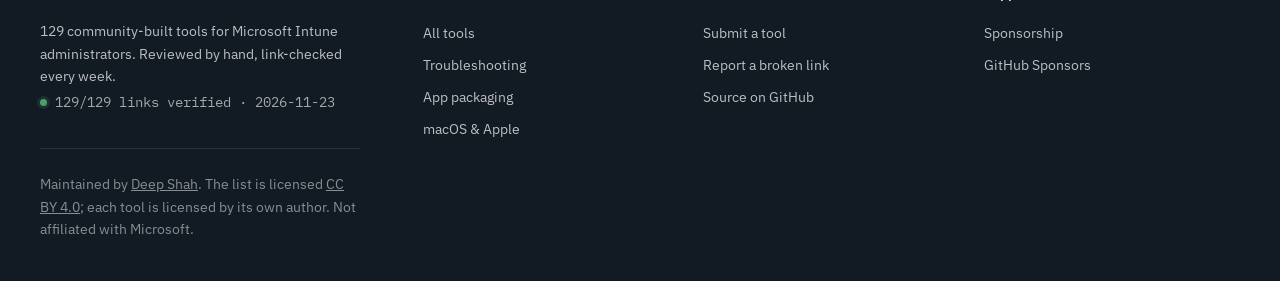
==== commit 9f0cb608: "Record weekly link check" ====
--- a/docs/sponsor.html
+++ b/docs/sponsor.html
@@ -106,7 +106,7 @@
       <div>
         <h3>Awesome Intune Tools</h3>
         <p>129 community-built tools for Microsoft Intune administrators. Reviewed by hand, link-checked every week.</p>
-        <p class="verified">129 tools · every link re-checked weekly by CI</p>
+        <p class="verified">129/129 links verified · 2026-11-23</p>
       </div>
       <div>
         <h3>Browse</h3>
